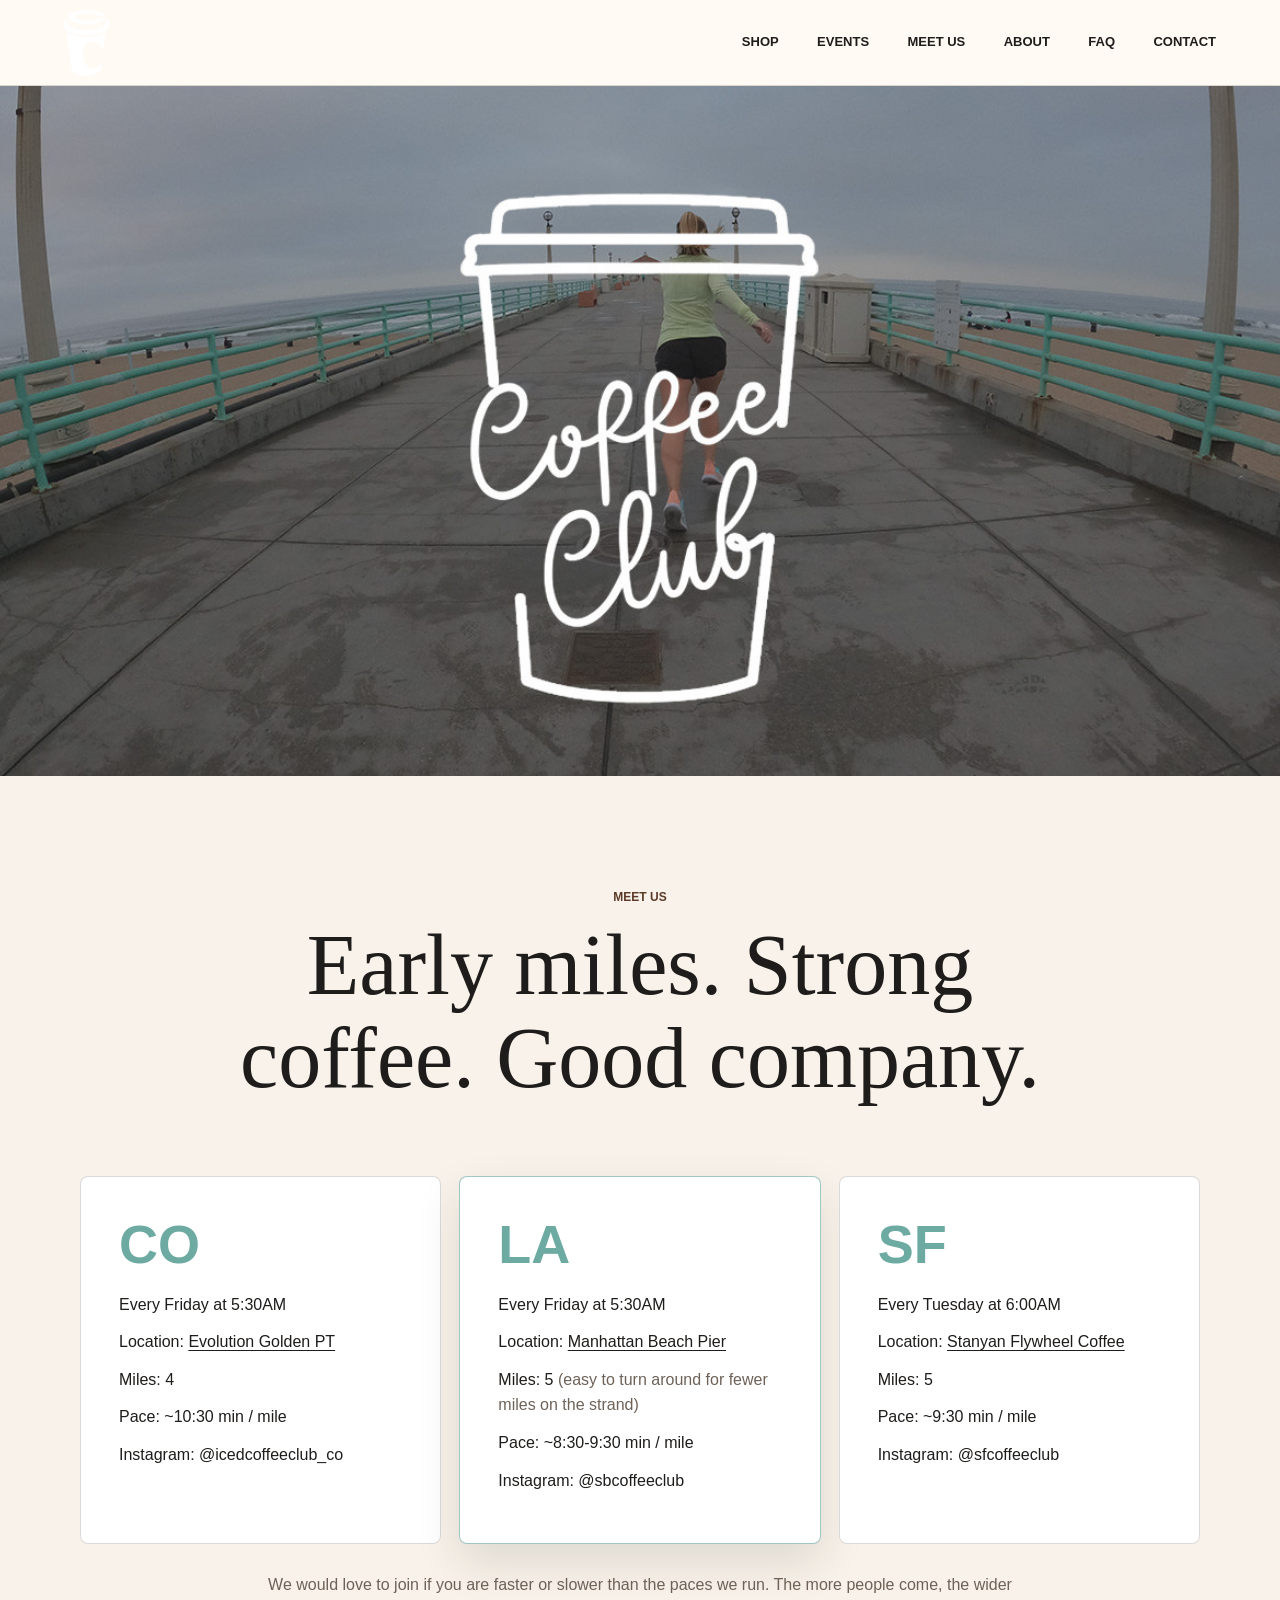
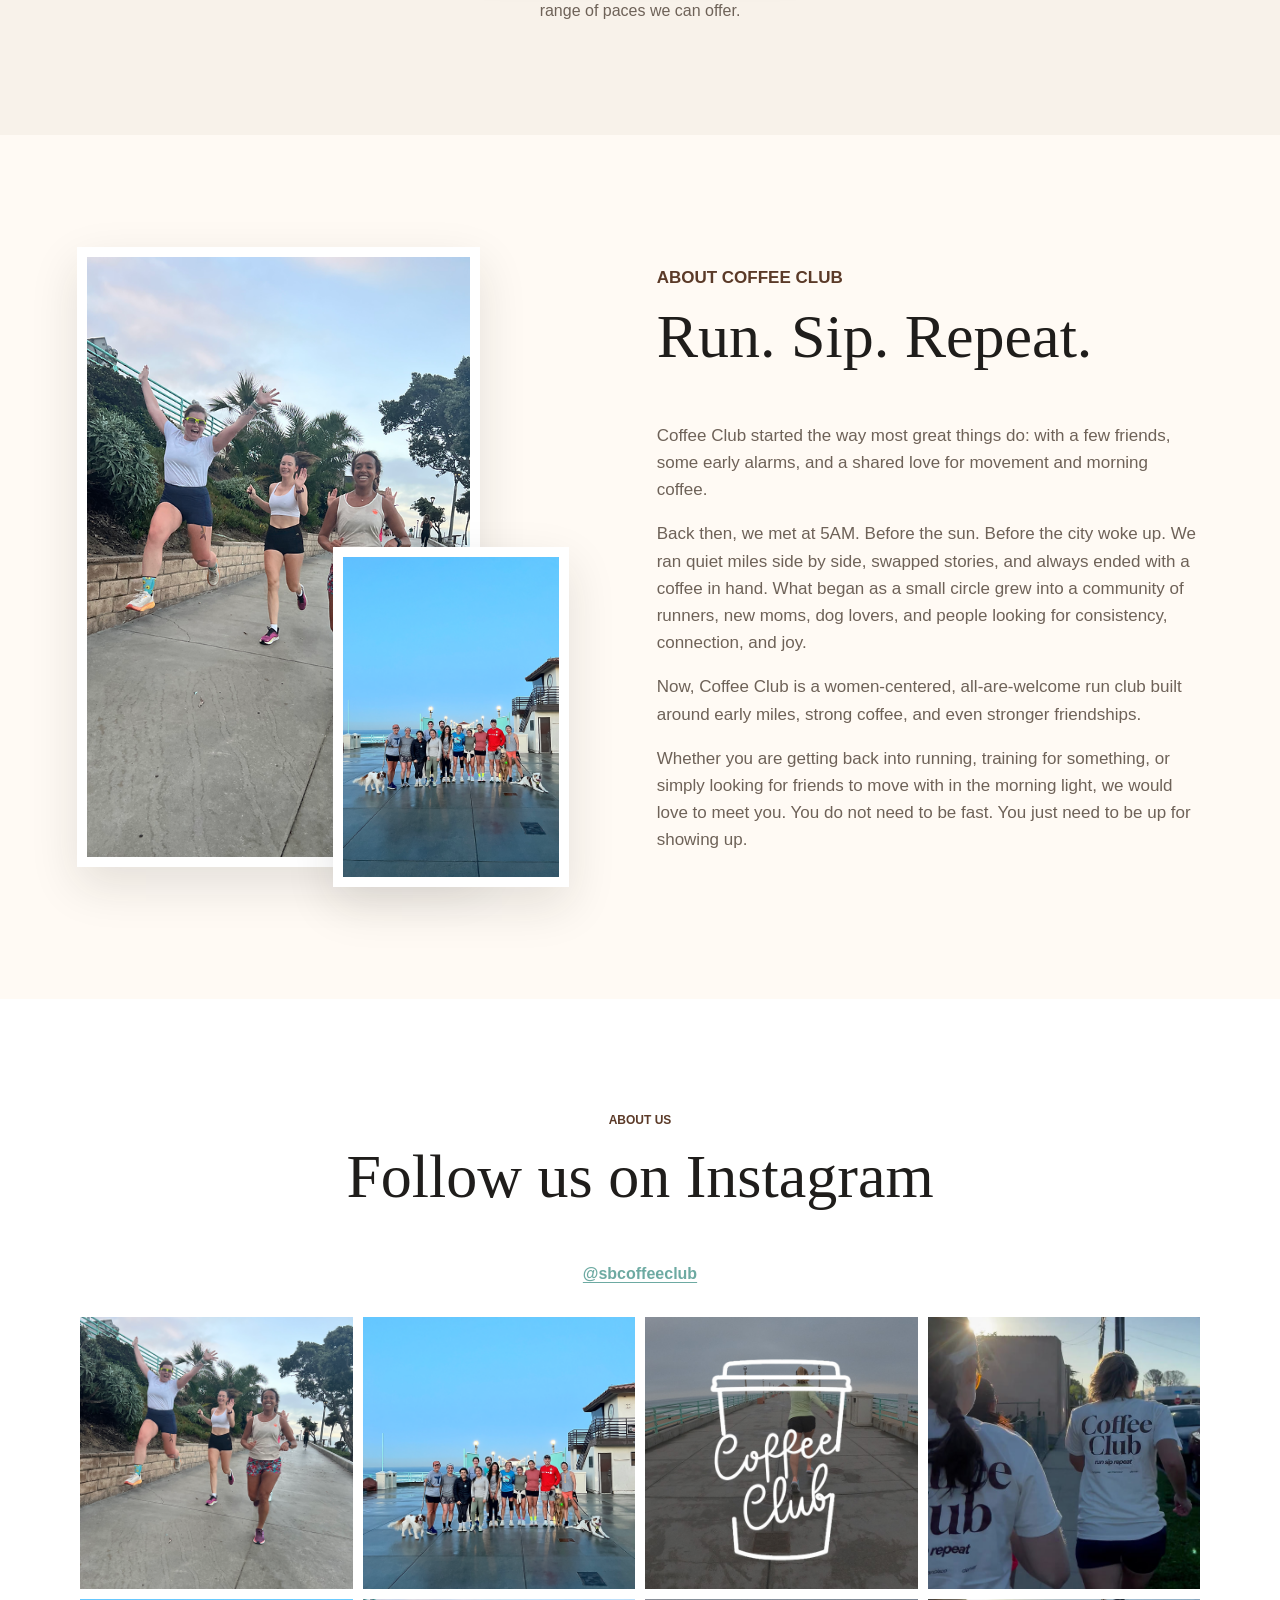
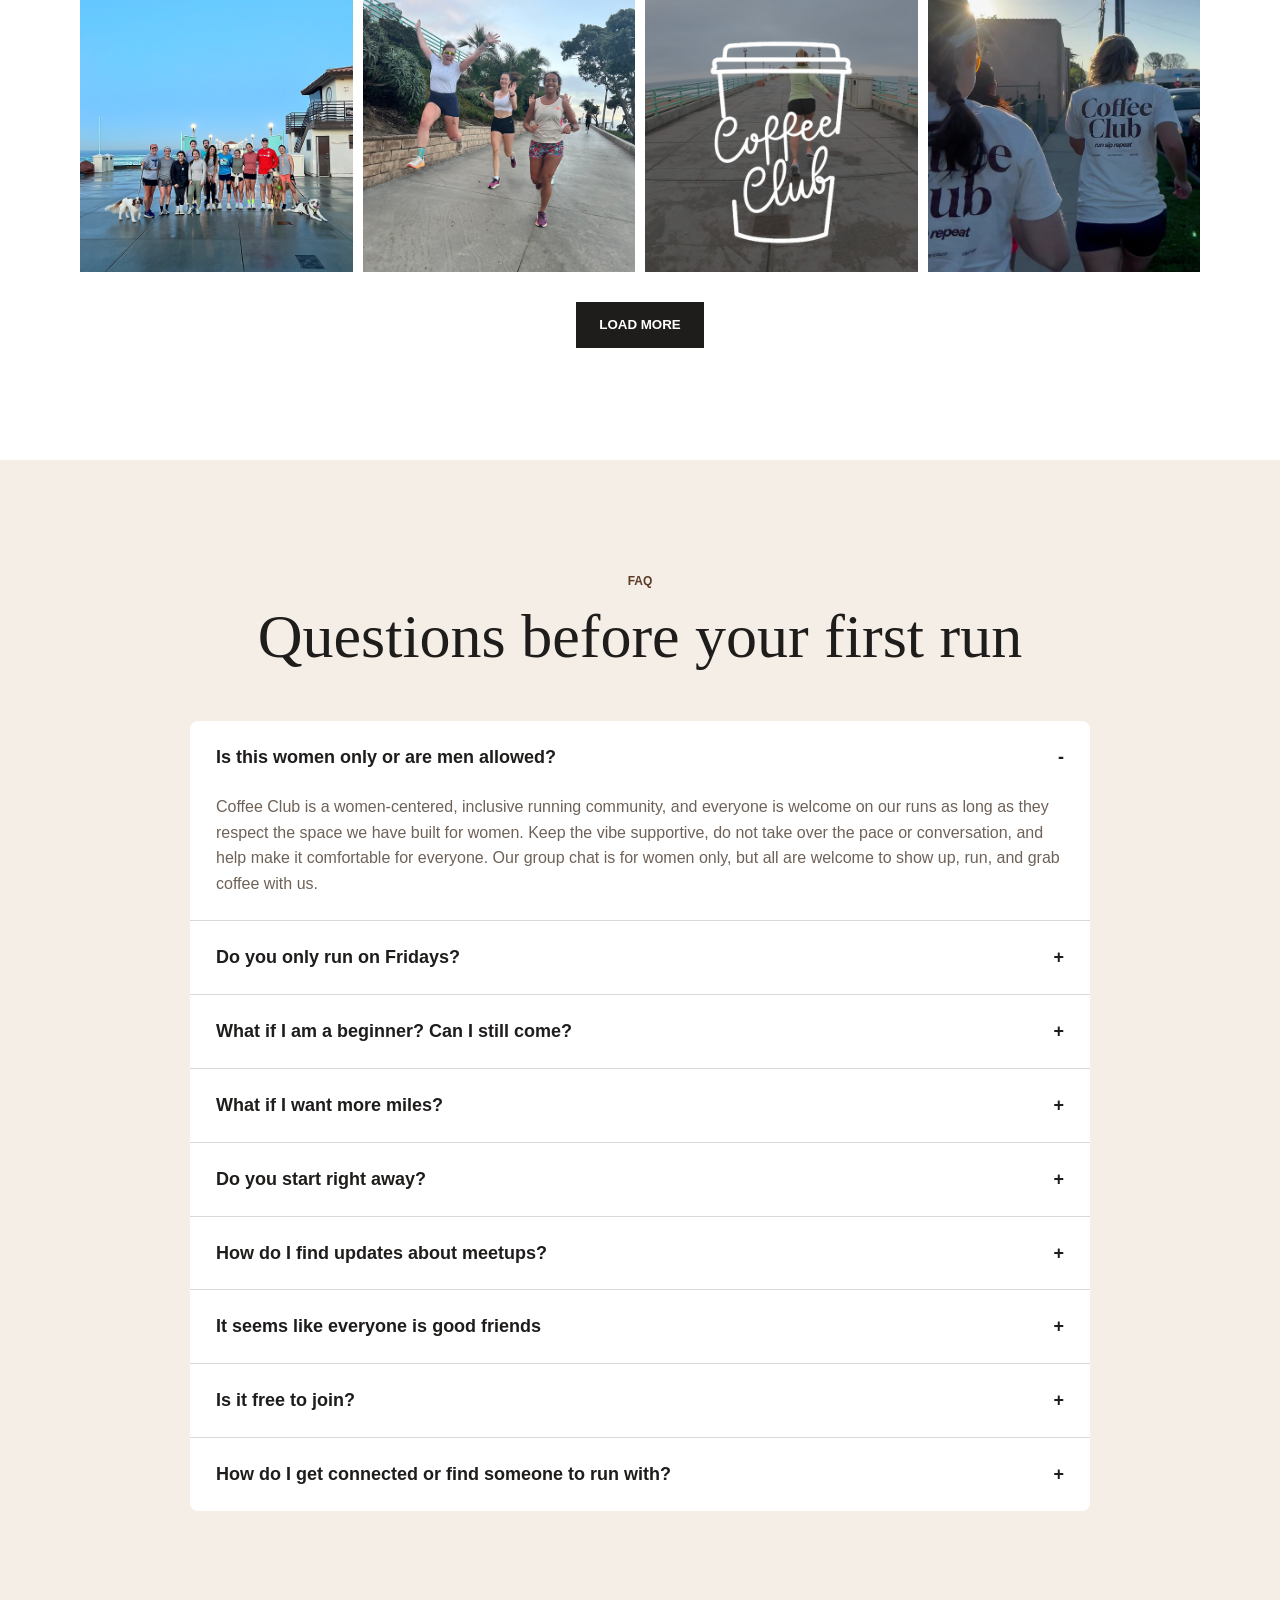
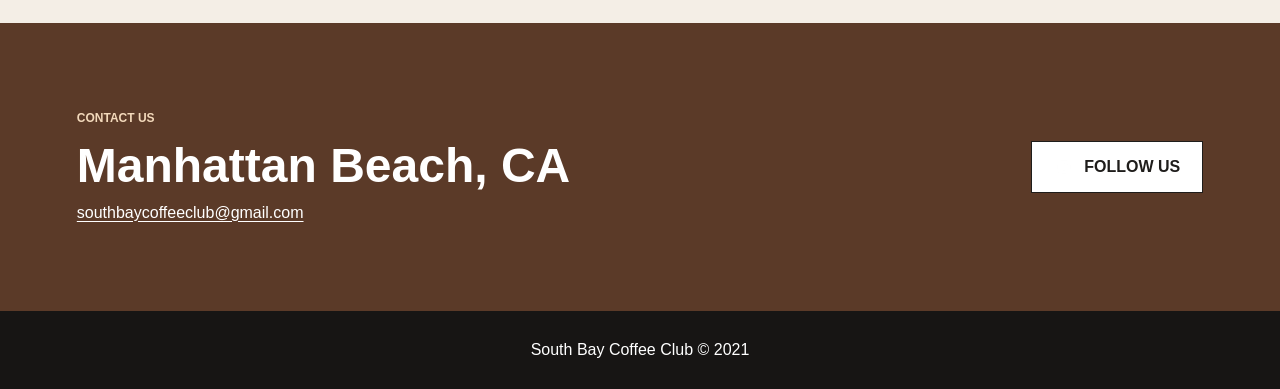
==== index.html @ 3ac90bf0 "first version of the website" ====
<!doctype html>
<html lang="en">
  <head>
    <meta charset="utf-8">
    <meta name="viewport" content="width=device-width, initial-scale=1">
    <title>Running Group | Coffee Club Running | Manhattan Beach</title>
    <meta name="description" content="Coffee Club is a women-centered, all-are-welcome running community meeting for early miles and coffee in Manhattan Beach, San Francisco, and Colorado.">
    <link rel="icon" href="assets/cc-icon2.png">
    <link rel="stylesheet" href="styles.css">
  </head>
  <body>
    <header class="site-header" id="top">
      <a class="brand" href="#top" aria-label="Coffee Club home">
        <img src="assets/cc-icon2.png" alt="Coffee Club logo">
      </a>
      <button class="menu-toggle" type="button" aria-expanded="false" aria-controls="site-nav">
        <span></span>
        <span></span>
        <span></span>
        <span class="sr-only">Menu</span>
      </button>
      <nav class="site-nav" id="site-nav" aria-label="Main navigation">
        <a href="shop.html">Shop</a>
        <a href="events.html">Events</a>
        <a href="#meet">Meet us</a>
        <a href="#about">About</a>
        <a href="#faq">FAQ</a>
        <a href="#contact">Contact</a>
      </nav>
    </header>

    <main>
      <section class="hero" aria-label="Coffee Club Running">
        <img src="assets/hero.jpg" alt="Runner on the Manhattan Beach Pier with Coffee Club logo overlay">
      </section>

      <section class="section meet" id="meet">
        <div class="section-heading">
          <p class="eyebrow">Meet us</p>
          <h1>Early miles. Strong coffee. Good company.</h1>
        </div>
        <div class="meet-grid" aria-label="Coffee Club weekly meeting schedule">
          <article class="meet-card">
            <h2>CO</h2>
            <p>Every Friday at 5:30AM</p>
            <p>Location: <a href="https://maps.app.goo.gl/" target="_blank" rel="noreferrer">Evolution Golden PT</a></p>
            <p>Miles: 4</p>
            <p>Pace: ~10:30 min / mile</p>
            <p>Instagram: @icedcoffeeclub_co</p>
          </article>
          <article class="meet-card featured">
            <h2>LA</h2>
            <p>Every Friday at 5:30AM</p>
            <p>Location: <a href="https://maps.app.goo.gl/" target="_blank" rel="noreferrer">Manhattan Beach Pier</a></p>
            <p>Miles: 5 <span>(easy to turn around for fewer miles on the strand)</span></p>
            <p>Pace: ~8:30-9:30 min / mile</p>
            <p>Instagram: @sbcoffeeclub</p>
          </article>
          <article class="meet-card">
            <h2>SF</h2>
            <p>Every Tuesday at 6:00AM</p>
            <p>Location: <a href="https://maps.app.goo.gl/" target="_blank" rel="noreferrer">Stanyan Flywheel Coffee</a></p>
            <p>Miles: 5</p>
            <p>Pace: ~9:30 min / mile</p>
            <p>Instagram: @sfcoffeeclub</p>
          </article>
        </div>
        <p class="note">We would love to join if you are faster or slower than the paces we run. The more people come, the wider range of paces we can offer.</p>
      </section>

      <section class="split section" id="about">
        <div class="photo-stack" aria-label="Coffee Club runners">
          <img class="photo-main" src="assets/about-coffee.png" alt="Three Coffee Club runners smiling on a morning run">
          <img class="photo-small" src="assets/run-card.png" alt="Coffee Club group photo at Manhattan Beach Pier">
        </div>
        <div class="about-copy">
          <p class="eyebrow">About Coffee Club</p>
          <h2>Run. Sip. Repeat.</h2>
          <p>Coffee Club started the way most great things do: with a few friends, some early alarms, and a shared love for movement and morning coffee.</p>
          <p>Back then, we met at 5AM. Before the sun. Before the city woke up. We ran quiet miles side by side, swapped stories, and always ended with a coffee in hand. What began as a small circle grew into a community of runners, new moms, dog lovers, and people looking for consistency, connection, and joy.</p>
          <p>Now, Coffee Club is a women-centered, all-are-welcome run club built around early miles, strong coffee, and even stronger friendships.</p>
          <p>Whether you are getting back into running, training for something, or simply looking for friends to move with in the morning light, we would love to meet you. You do not need to be fast. You just need to be up for showing up.</p>
        </div>
      </section>

      <section class="section insta" id="events">
        <div class="section-heading compact">
          <p class="eyebrow">About us</p>
          <h2>Follow us on Instagram</h2>
          <a class="social-link" href="https://www.instagram.com/sbcoffeeclub/" target="_blank" rel="noreferrer">@sbcoffeeclub</a>
        </div>
        <div class="insta-grid" id="insta-grid" aria-label="Coffee Club Instagram style gallery"></div>
        <button class="load-more" type="button" id="load-more">Load more</button>
      </section>

      <section class="section faq" id="faq">
        <div class="section-heading compact">
          <p class="eyebrow">FAQ</p>
          <h2>Questions before your first run</h2>
        </div>
        <div class="faq-list">
          <details open>
            <summary>Is this women only or are men allowed?</summary>
            <p>Coffee Club is a women-centered, inclusive running community, and everyone is welcome on our runs as long as they respect the space we have built for women. Keep the vibe supportive, do not take over the pace or conversation, and help make it comfortable for everyone. Our group chat is for women only, but all are welcome to show up, run, and grab coffee with us.</p>
          </details>
          <details>
            <summary>Do you only run on Fridays?</summary>
            <p>Our main group run happens every Friday, plus we host a monthly weekend run that rotates locations. The rest of the week, runners often coordinate their own meetups through our women-only group chat.</p>
          </details>
          <details>
            <summary>What if I am a beginner? Can I still come?</summary>
            <p>Everyone is welcome. We usually run 8:30-9:30 pace, sometimes 10:30, but it is no big deal if you need to slow down, walk, or just come for coffee. The best pace is the one that works for you.</p>
          </details>
          <details>
            <summary>What if I want more miles?</summary>
            <p>Come at 5AM for an additional 3 miles and be back by 5:30AM for the main run.</p>
          </details>
          <details>
            <summary>Do you start right away?</summary>
            <p>We give everyone about a 4-minute grace period to park and get settled before we start.</p>
          </details>
          <details>
            <summary>How do I find updates about meetups?</summary>
            <p>We post all our official run details on Instagram. For unofficial, member-coordinated runs during the week, we use our women-only group chat. If you would like to join the chat, just ask one of us at a run.</p>
          </details>
          <details>
            <summary>It seems like everyone is good friends</summary>
            <p>We get it. That can be intimidating. Most of us met through Coffee Club. We will welcome you in, but do not be afraid to say hi, introduce yourself, and join the conversation. The more you show up and put yourself out there, the more this will feel like your crew too.</p>
          </details>
          <details>
            <summary>Is it free to join?</summary>
            <p>Yep. No fees, no sign-ups, no strings. Just show up, run, and grab coffee after if you would like. The only thing we ask is that you respect the space and the people who make it special.</p>
          </details>
          <details>
            <summary>How do I get connected or find someone to run with?</summary>
            <p>If you want a running buddy or have any questions before your first run, just DM us. We are happy to connect you with someone and answer anything you are wondering.</p>
          </details>
        </div>
      </section>

      <section class="contact" id="contact">
        <div>
          <p class="eyebrow">Contact us</p>
          <h2>Manhattan Beach, CA</h2>
          <a href="mailto:southbaycoffeeclub@gmail.com">southbaycoffeeclub@gmail.com</a>
        </div>
        <a class="instagram-button" href="https://www.instagram.com/sbcoffeeclub/" target="_blank" rel="noreferrer">
          <img src="assets/instagram.png" alt="" aria-hidden="true">
          Follow us
        </a>
      </section>
    </main>

    <footer class="site-footer">
      <p>South Bay Coffee Club &copy; 2021</p>
    </footer>

    <script src="script.js"></script>
  </body>
</html>
---- styles.css ----
:root {
  --ink: #1f1d1b;
  --muted: #6e6258;
  --paper: #fffaf4;
  --cream: #f4eee6;
  --coffee: #5b3a28;
  --foam: #f8f2ea;
  --sea: #6daaa2;
  --line: rgba(31, 29, 27, 0.16);
  --shadow: 0 18px 45px rgba(31, 29, 27, 0.12);
}

* {
  box-sizing: border-box;
}

html {
  scroll-behavior: smooth;
}

body {
  margin: 0;
  color: var(--ink);
  background: var(--paper);
  font-family: Arial, Helvetica, sans-serif;
  font-size: 16px;
  line-height: 1.6;
}

img {
  display: block;
  max-width: 100%;
}

a {
  color: inherit;
  text-underline-offset: 0.2em;
}

.sr-only {
  clip: rect(0 0 0 0);
  clip-path: inset(50%);
  height: 1px;
  overflow: hidden;
  position: absolute;
  white-space: nowrap;
  width: 1px;
}

.site-header {
  align-items: center;
  background: rgba(255, 250, 244, 0.94);
  border-bottom: 1px solid var(--line);
  display: flex;
  height: 86px;
  justify-content: space-between;
  left: 0;
  padding: 0 clamp(18px, 5vw, 70px);
  position: sticky;
  top: 0;
  z-index: 20;
}

.brand img {
  height: 66px;
  width: auto;
}

.site-nav {
  align-items: center;
  display: flex;
  gap: clamp(18px, 3vw, 42px);
  letter-spacing: 0;
  text-transform: uppercase;
}

.site-nav a {
  font-size: 13px;
  font-weight: 700;
  text-decoration: none;
}

.site-nav a:hover {
  color: var(--sea);
}

.menu-toggle {
  background: transparent;
  border: 0;
  display: none;
  height: 42px;
  padding: 8px;
  width: 42px;
}

.menu-toggle span:not(.sr-only) {
  background: var(--ink);
  display: block;
  height: 2px;
  margin: 6px 0;
  width: 100%;
}

.hero {
  background: #2c2f2d;
}

.hero img {
  height: min(72vw, 690px);
  min-height: 430px;
  object-fit: cover;
  object-position: center;
  width: 100%;
}

.section {
  padding: clamp(56px, 9vw, 112px) clamp(20px, 6vw, 78px);
}

.section-heading {
  margin: 0 auto clamp(34px, 5vw, 58px);
  max-width: 840px;
  text-align: center;
}

.section-heading.compact {
  margin-bottom: 30px;
}

.eyebrow {
  color: var(--coffee);
  font-size: 12px;
  font-weight: 800;
  letter-spacing: 0;
  margin: 0 0 12px;
  text-transform: uppercase;
}

h1,
h2,
h3,
p {
  margin-top: 0;
}

h1,
h2 {
  font-family: Georgia, "Times New Roman", serif;
  font-weight: 500;
  line-height: 1.08;
}

h1 {
  font-size: clamp(42px, 7vw, 86px);
}

h2 {
  font-size: clamp(34px, 5vw, 62px);
}

.meet {
  background: var(--foam);
}

.meet-grid {
  display: grid;
  gap: 18px;
  grid-template-columns: repeat(3, minmax(0, 1fr));
  margin: 0 auto;
  max-width: 1120px;
}

.meet-card {
  background: #fff;
  border: 1px solid var(--line);
  border-radius: 8px;
  min-height: 310px;
  padding: clamp(24px, 4vw, 38px);
}

.meet-card.featured {
  border-color: rgba(109, 170, 162, 0.65);
  box-shadow: var(--shadow);
}

.meet-card h2 {
  color: var(--sea);
  font-family: Arial, Helvetica, sans-serif;
  font-size: 54px;
  font-weight: 900;
  letter-spacing: 0;
  margin-bottom: 18px;
}

.meet-card p {
  margin-bottom: 12px;
}

.meet-card span {
  color: var(--muted);
}

.note {
  color: var(--muted);
  margin: 28px auto 0;
  max-width: 780px;
  text-align: center;
}

.split {
  align-items: center;
  display: grid;
  gap: clamp(34px, 7vw, 88px);
  grid-template-columns: minmax(300px, 0.9fr) minmax(320px, 1fr);
}

.photo-stack {
  min-height: 640px;
  position: relative;
}

.photo-stack img {
  border: 10px solid #fff;
  box-shadow: var(--shadow);
  object-fit: cover;
}

.photo-main {
  aspect-ratio: 3 / 4;
  height: 620px;
  width: min(82%, 520px);
}

.photo-small {
  aspect-ratio: 4 / 5;
  bottom: 0;
  height: 340px;
  position: absolute;
  right: 0;
  width: min(48%, 320px);
}

.about-copy {
  max-width: 660px;
}

.about-copy p {
  color: var(--muted);
  font-size: 17px;
}

.about-copy .eyebrow {
  color: var(--coffee);
}

.insta {
  background: #fff;
}

.social-link {
  color: var(--sea);
  font-weight: 800;
}

.insta-grid {
  display: grid;
  gap: 10px;
  grid-template-columns: repeat(4, minmax(0, 1fr));
  margin: 0 auto;
  max-width: 1120px;
}

.insta-tile {
  aspect-ratio: 1;
  background: var(--cream);
  border: 0;
  color: #fff;
  display: block;
  overflow: hidden;
  position: relative;
}

.insta-tile img {
  height: 100%;
  object-fit: cover;
  transition: transform 0.35s ease;
  width: 100%;
}

.insta-tile::after {
  background: linear-gradient(180deg, transparent 45%, rgba(0, 0, 0, 0.58));
  content: "";
  inset: 0;
  opacity: 0;
  position: absolute;
  transition: opacity 0.25s ease;
}

.insta-tile span {
  bottom: 14px;
  font-size: 13px;
  font-weight: 700;
  left: 14px;
  max-width: calc(100% - 28px);
  opacity: 0;
  position: absolute;
  z-index: 1;
}

.insta-tile:hover img {
  transform: scale(1.05);
}

.insta-tile:hover::after,
.insta-tile:hover span {
  opacity: 1;
}

.load-more,
.instagram-button {
  align-items: center;
  background: var(--ink);
  border: 1px solid var(--ink);
  color: #fff;
  cursor: pointer;
  display: inline-flex;
  font-weight: 800;
  gap: 10px;
  justify-content: center;
  min-height: 46px;
  padding: 12px 22px;
  text-decoration: none;
  text-transform: uppercase;
}

.load-more {
  margin: 30px auto 0;
}

.insta .load-more {
  display: flex;
}

.load-more:hover,
.instagram-button:hover {
  background: var(--sea);
  border-color: var(--sea);
}

.faq {
  background: var(--cream);
}

.faq-list {
  margin: 0 auto;
  max-width: 900px;
}

details {
  background: #fff;
  border-bottom: 1px solid var(--line);
  padding: 0;
}

details:first-child {
  border-top-left-radius: 8px;
  border-top-right-radius: 8px;
}

details:last-child {
  border-bottom: 0;
  border-bottom-left-radius: 8px;
  border-bottom-right-radius: 8px;
}

summary {
  cursor: pointer;
  font-size: 18px;
  font-weight: 800;
  list-style: none;
  padding: 22px 26px;
  position: relative;
}

summary::-webkit-details-marker {
  display: none;
}

summary::after {
  content: "+";
  position: absolute;
  right: 26px;
}

details[open] summary::after {
  content: "-";
}

details p {
  color: var(--muted);
  margin: 0;
  padding: 0 26px 24px;
}

.contact {
  align-items: center;
  background: var(--coffee);
  color: #fff;
  display: flex;
  justify-content: space-between;
  padding: clamp(44px, 7vw, 86px) clamp(20px, 6vw, 78px);
}

.contact .eyebrow {
  color: #f3d9bb;
}

.contact h2 {
  font-family: Arial, Helvetica, sans-serif;
  font-size: clamp(28px, 4vw, 48px);
  font-weight: 900;
  margin-bottom: 8px;
}

.instagram-button {
  background: #fff;
  color: var(--ink);
}

.instagram-button img {
  height: 20px;
  width: 20px;
}

.site-footer {
  background: #171514;
  color: #fff;
  padding: 26px 20px;
  text-align: center;
}

.site-footer p {
  margin: 0;
}

.page-hero {
  background: var(--foam);
  padding: clamp(58px, 9vw, 120px) clamp(20px, 6vw, 78px);
  text-align: center;
}

.page-hero h1 {
  margin: 0 auto 12px;
  max-width: 880px;
}

.shop-layout {
  align-items: start;
  display: grid;
  gap: clamp(28px, 5vw, 70px);
  grid-template-columns: 240px minmax(0, 1fr);
}

.filters {
  border-right: 1px solid var(--line);
  display: grid;
  gap: 12px;
  padding-right: 28px;
}

.filters h2 {
  font-family: Arial, Helvetica, sans-serif;
  font-size: 20px;
  font-weight: 900;
  margin: 16px 0 4px;
}

.filters label {
  align-items: center;
  display: flex;
  gap: 8px;
}

.product-card {
  display: grid;
  gap: clamp(24px, 5vw, 58px);
  grid-template-columns: minmax(280px, 0.85fr) minmax(240px, 0.65fr);
}

.product-card img {
  background: #fff;
  border: 1px solid var(--line);
}

.product-card h2 {
  font-family: Arial, Helvetica, sans-serif;
  font-size: clamp(28px, 4vw, 44px);
  font-weight: 900;
}

.price {
  color: var(--coffee);
  font-size: 22px;
  font-weight: 800;
}

.events-panel {
  background: #fff;
  text-align: center;
}

.events-panel > div {
  margin: 0 auto;
  max-width: 680px;
}

@media (max-width: 860px) {
  .site-header {
    height: 74px;
  }

  .brand img {
    height: 56px;
  }

  .menu-toggle {
    display: block;
  }

  .site-nav {
    align-items: stretch;
    background: var(--paper);
    border-bottom: 1px solid var(--line);
    display: none;
    flex-direction: column;
    gap: 0;
    left: 0;
    padding: 12px 20px 24px;
    position: absolute;
    right: 0;
    top: 74px;
  }

  .site-nav.is-open {
    display: flex;
  }

  .site-nav a {
    border-top: 1px solid var(--line);
    padding: 14px 0;
  }

  .hero img {
    height: 64vh;
    min-height: 390px;
  }

  .meet-grid,
  .split {
    grid-template-columns: 1fr;
  }

  .photo-stack {
    min-height: 540px;
  }

  .photo-main {
    height: 520px;
  }

  .photo-small {
    height: 250px;
    width: 52%;
  }

  .insta-grid {
    grid-template-columns: repeat(2, minmax(0, 1fr));
  }

  .contact {
    align-items: flex-start;
    flex-direction: column;
    gap: 24px;
  }

  .shop-layout,
  .product-card {
    grid-template-columns: 1fr;
  }

  .filters {
    border-bottom: 1px solid var(--line);
    border-right: 0;
    padding-bottom: 24px;
    padding-right: 0;
  }
}

@media (max-width: 520px) {
  .section {
    padding-left: 16px;
    padding-right: 16px;
  }

  h1 {
    font-size: 40px;
  }

  h2 {
    font-size: 34px;
  }

  .meet-card {
    min-height: auto;
  }

  .photo-stack {
    min-height: auto;
  }

  .photo-main,
  .photo-small {
    height: auto;
    position: static;
    width: 100%;
  }

  .photo-small {
    margin-top: 16px;
  }

  .insta-grid {
    gap: 8px;
  }
}
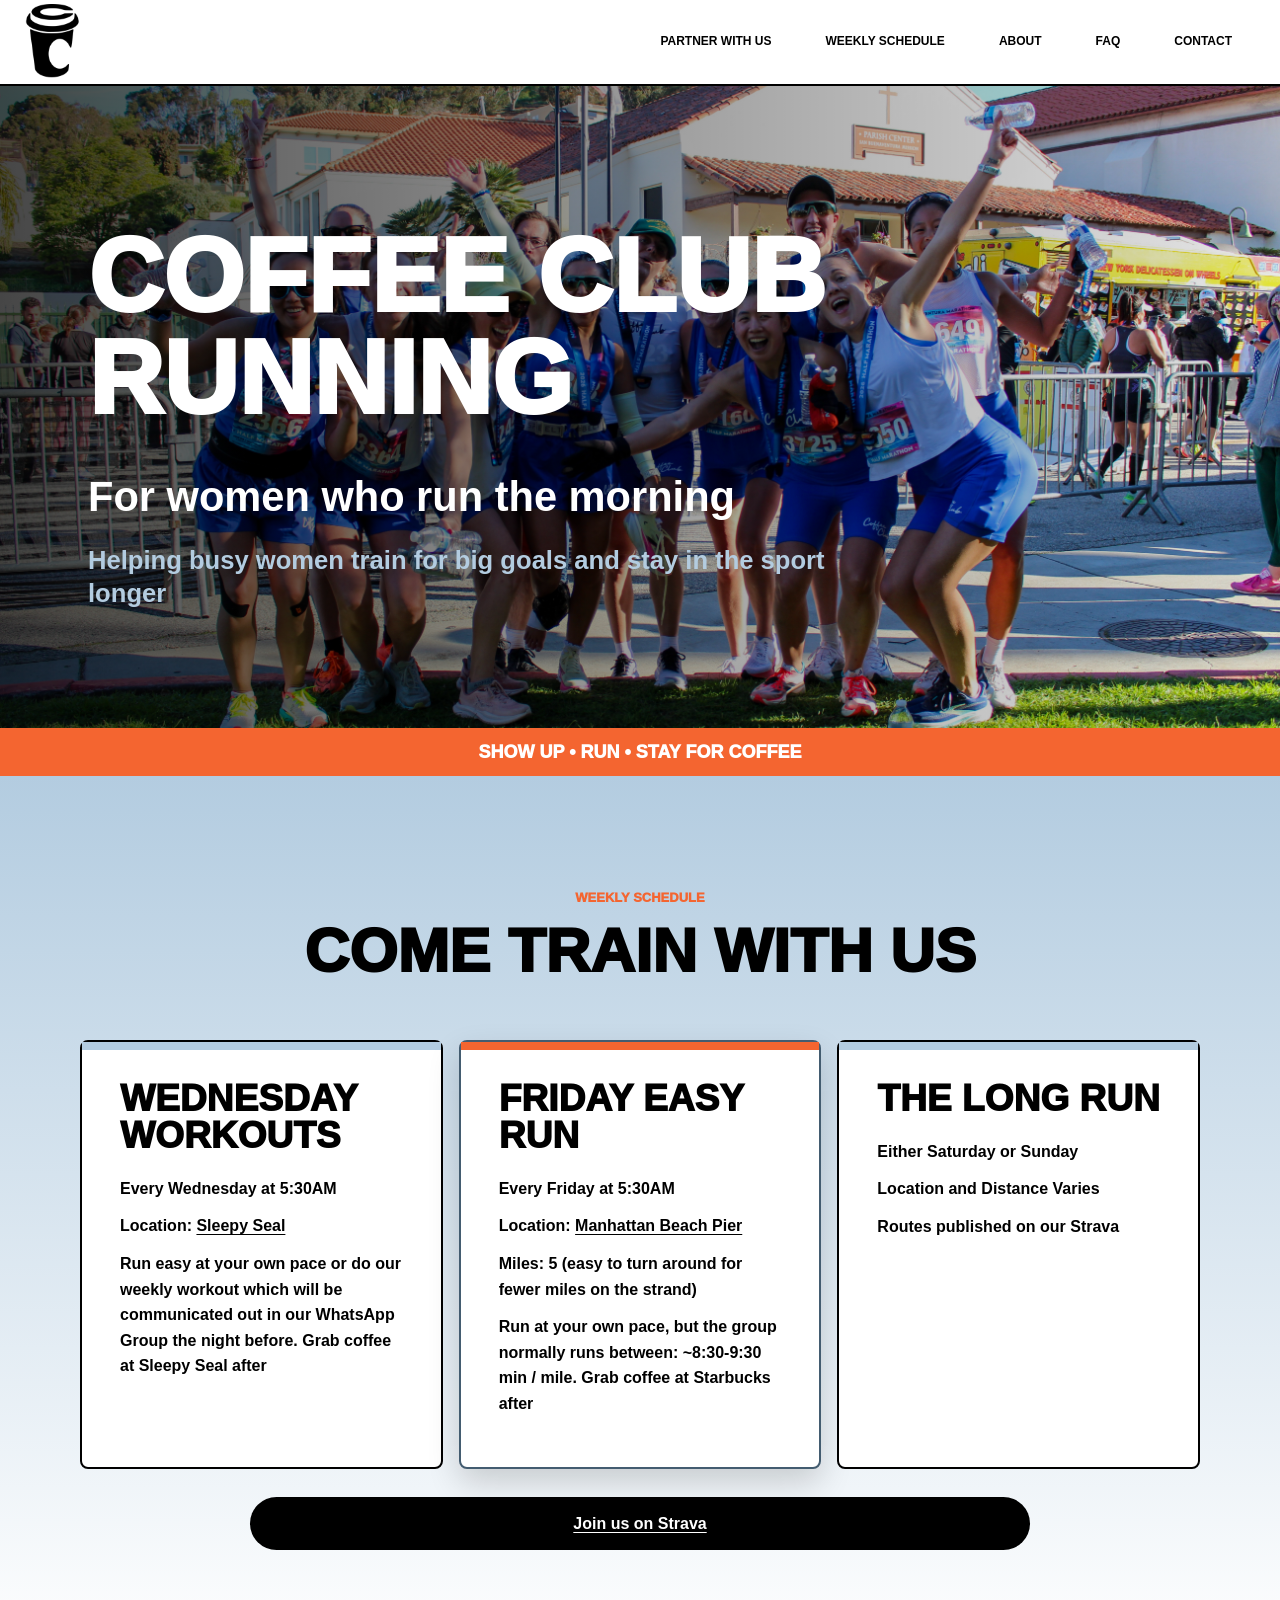
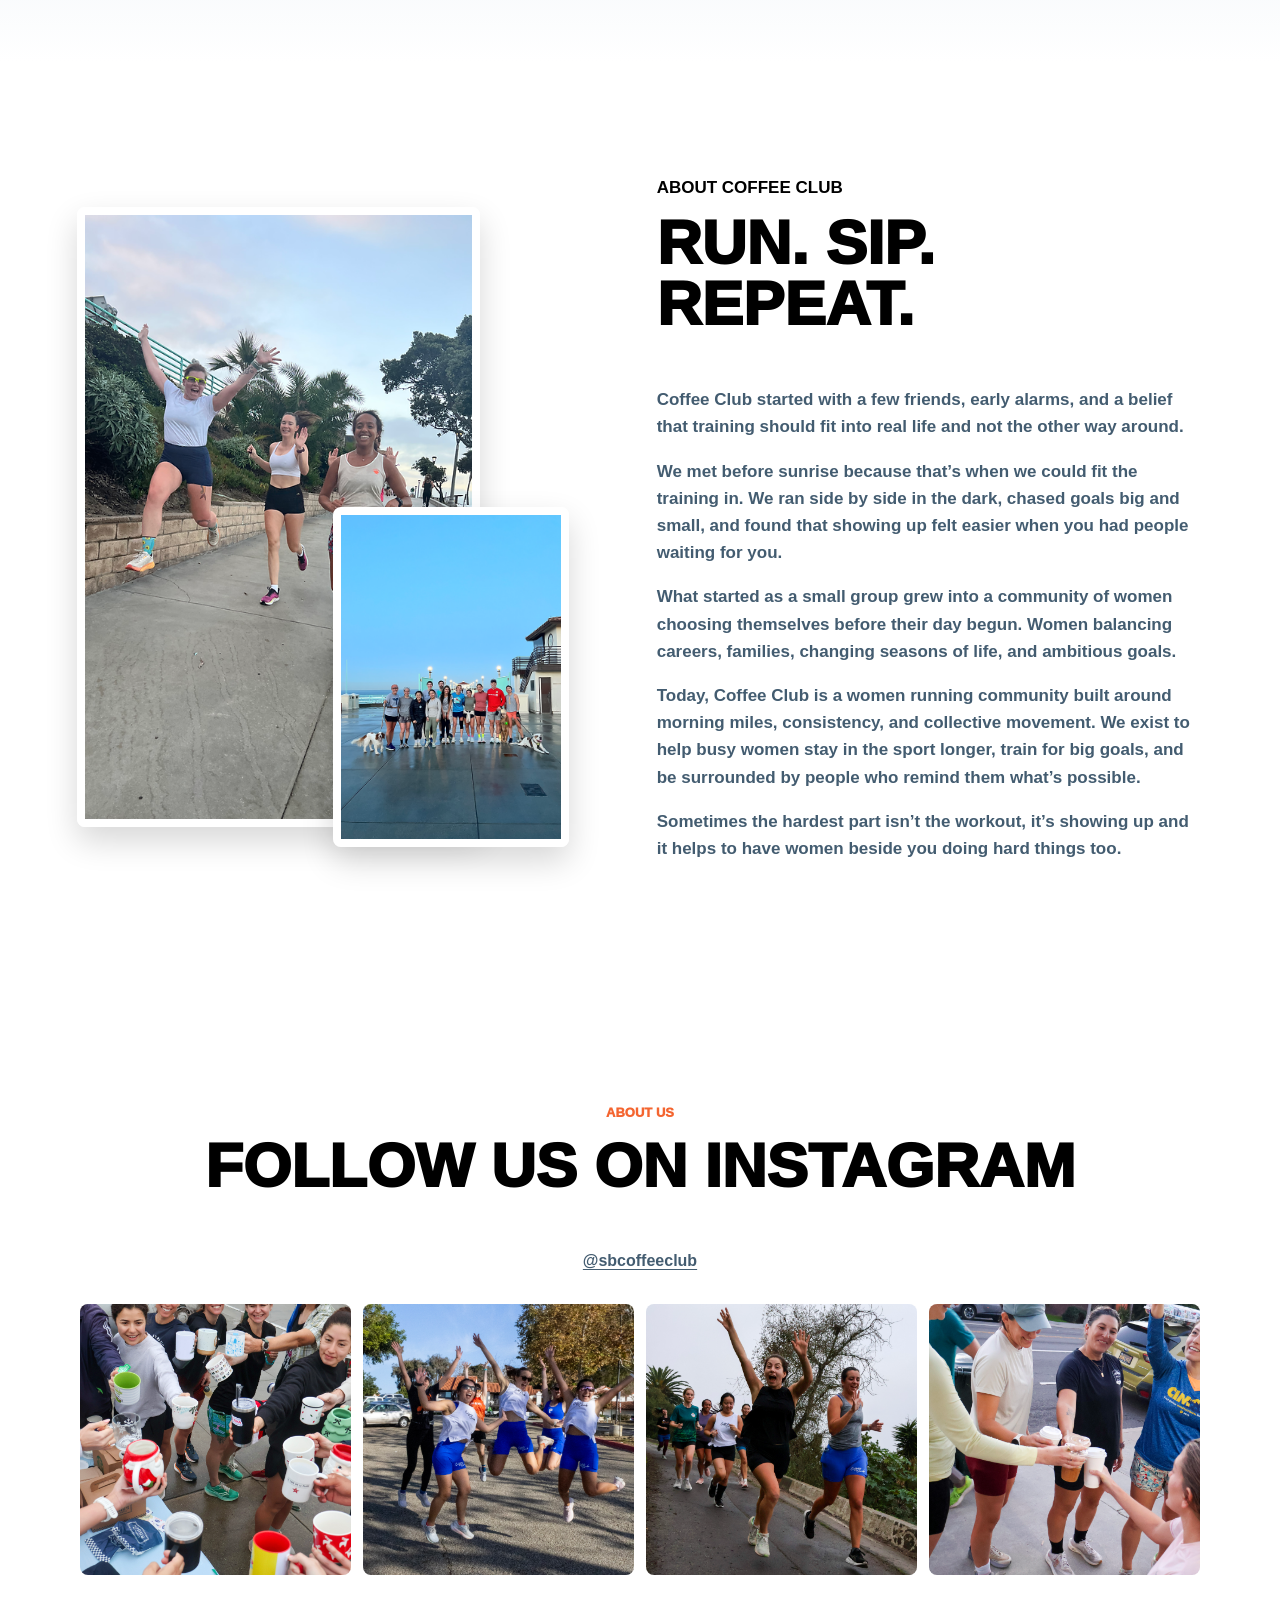
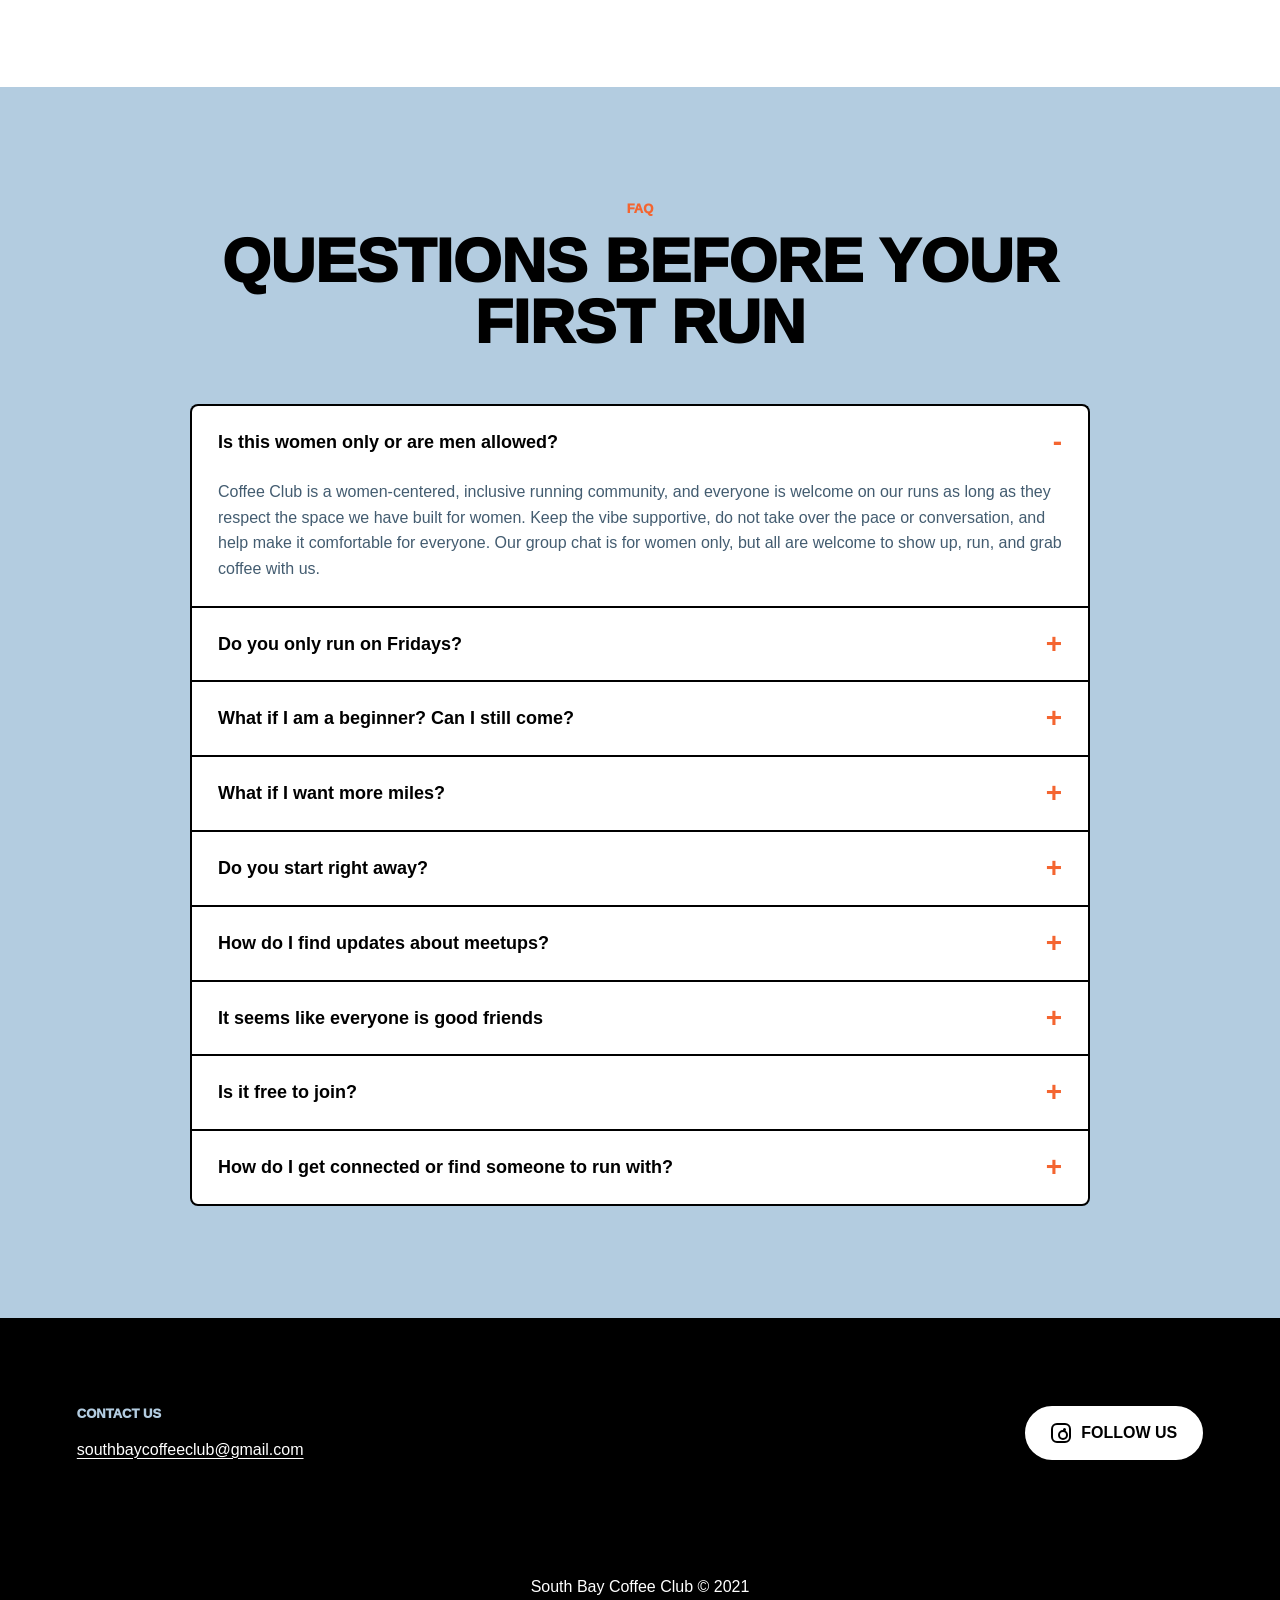
==== commit 0ad4e662: "Update Coffee Club Website" ====
--- a/index.html
+++ b/index.html
@@ -11,7 +11,7 @@
   <body>
     <header class="site-header" id="top">
       <a class="brand" href="#top" aria-label="Coffee Club home">
-        <img src="assets/cc-icon2.png" alt="Coffee Club logo">
+        <img src="assets/cc-mark.png" alt="Coffee Club logo">
       </a>
       <button class="menu-toggle" type="button" aria-expanded="false" aria-controls="site-nav">
         <span></span>
@@ -20,9 +20,8 @@
         <span class="sr-only">Menu</span>
       </button>
       <nav class="site-nav" id="site-nav" aria-label="Main navigation">
-        <a href="shop.html">Shop</a>
-        <a href="events.html">Events</a>
-        <a href="#meet">Meet us</a>
+        <a href="partner-with-us.html">Partner With Us</a>
+        <a href="#meet">Weekly Schedule</a>
         <a href="#about">About</a>
         <a href="#faq">FAQ</a>
         <a href="#contact">Contact</a>
@@ -31,41 +30,41 @@
 
     <main>
       <section class="hero" aria-label="Coffee Club Running">
-        <img src="assets/hero.jpg" alt="Runner on the Manhattan Beach Pier with Coffee Club logo overlay">
+        <img src="assets/hero.jpg" alt="Coffee Club runners gathered for a morning run">
+        <div class="hero-copy">
+          <h1>Coffee Club Running</h1>
+          <p>For women who run the morning</p>
+          <span>Helping busy women train for big goals and stay in the sport longer</span>
+        </div>
       </section>
 
       <section class="section meet" id="meet">
         <div class="section-heading">
-          <p class="eyebrow">Meet us</p>
-          <h1>Early miles. Strong coffee. Good company.</h1>
+          <p class="eyebrow">Weekly Schedule</p>
+          <h2>Come Train with Us</h2>
         </div>
         <div class="meet-grid" aria-label="Coffee Club weekly meeting schedule">
           <article class="meet-card">
-            <h2>CO</h2>
-            <p>Every Friday at 5:30AM</p>
-            <p>Location: <a href="https://maps.app.goo.gl/" target="_blank" rel="noreferrer">Evolution Golden PT</a></p>
-            <p>Miles: 4</p>
-            <p>Pace: ~10:30 min / mile</p>
-            <p>Instagram: @icedcoffeeclub_co</p>
+            <h2>Wednesday Workouts</h2>
+            <p>Every Wednesday at 5:30AM</p>
+            <p>Location: <a href="" target="https://www.google.com/maps/place/Sleepy+Seal+Coffee+Shop/@33.8398257,-118.3883616,17z/data=!4m6!3m5!1s0x80c2b4a5daf2f88b:0x5abab896d2204d0b!8m2!3d33.8398257!4d-118.3857867!16s%2Fg%2F11h5618php?entry=ttu&g_ep=EgoyMDI2MDUxMy4wIKXMDSoASAFQAw%3D%3D" rel="noreferrer">Sleepy Seal</a></p>
+            <p>Run easy at your own pace or do our weekly workout which will be communicated out in our WhatsApp Group the night before. Grab coffee at Sleepy Seal after</p>
           </article>
           <article class="meet-card featured">
-            <h2>LA</h2>
+            <h2>Friday Easy Run</h2>
             <p>Every Friday at 5:30AM</p>
-            <p>Location: <a href="https://maps.app.goo.gl/" target="_blank" rel="noreferrer">Manhattan Beach Pier</a></p>
-            <p>Miles: 5 <span>(easy to turn around for fewer miles on the strand)</span></p>
-            <p>Pace: ~8:30-9:30 min / mile</p>
-            <p>Instagram: @sbcoffeeclub</p>
+            <p>Location: <a href="https://www.google.com/maps/place/Manhattan+Beach+Pier/@33.884334,-118.4147219,17z/data=!3m1!4b1!4m6!3m5!1s0x80c2b3eb1d814fed:0x6073445ba800f602!8m2!3d33.8843296!4d-118.4121416!16s%2Fm%2F04ycdc9?entry=ttu&g_ep=EgoyMDI2MDUxMy4wIKXMDSoASAFQAw%3D%3D" target="_blank" rel="noreferrer">Manhattan Beach Pier</a></p>
+            <p>Miles: 5 (easy to turn around for fewer miles on the strand)</p>
+            <p>Run at your own pace, but the group normally runs between: ~8:30-9:30 min / mile. Grab coffee at Starbucks after</p>
           </article>
           <article class="meet-card">
-            <h2>SF</h2>
-            <p>Every Tuesday at 6:00AM</p>
-            <p>Location: <a href="https://maps.app.goo.gl/" target="_blank" rel="noreferrer">Stanyan Flywheel Coffee</a></p>
-            <p>Miles: 5</p>
-            <p>Pace: ~9:30 min / mile</p>
-            <p>Instagram: @sfcoffeeclub</p>
+            <h2>The Long Run</h2>
+            <p>Either Saturday or Sunday </p>
+            <p>Location and Distance Varies</p>
+            <p>Routes published on our Strava</p>
           </article>
         </div>
-        <p class="note">We would love to join if you are faster or slower than the paces we run. The more people come, the wider range of paces we can offer.</p>
+        <p class="note"><a href="https://www.strava.com/clubs/sbcoffeeclub?share_sig=0CE0BDB61779076249&_branch_match_id=866139661050920172&_branch_referrer=H4sIAAAAAAAAA8soKSkottLXLy4pSixL1EssKNDLyczL1k%2BydHM3TPUrSDVOsq8rSk1LLSrKzEuPTyrKLy9OLbJ1zijKz00FAM75fr49AAAA" target="_blank" rel="noreferrer">Join us on Strava</a></p>
       </section>
 
       <section class="split section" id="about">
@@ -76,10 +75,11 @@
         <div class="about-copy">
           <p class="eyebrow">About Coffee Club</p>
           <h2>Run. Sip. Repeat.</h2>
-          <p>Coffee Club started the way most great things do: with a few friends, some early alarms, and a shared love for movement and morning coffee.</p>
-          <p>Back then, we met at 5AM. Before the sun. Before the city woke up. We ran quiet miles side by side, swapped stories, and always ended with a coffee in hand. What began as a small circle grew into a community of runners, new moms, dog lovers, and people looking for consistency, connection, and joy.</p>
-          <p>Now, Coffee Club is a women-centered, all-are-welcome run club built around early miles, strong coffee, and even stronger friendships.</p>
-          <p>Whether you are getting back into running, training for something, or simply looking for friends to move with in the morning light, we would love to meet you. You do not need to be fast. You just need to be up for showing up.</p>
+          <p>Coffee Club started with a few friends, early alarms, and a belief that training should fit into real life and not the other way around.</p>
+          <p>We met before sunrise because that’s when we could fit the training in. We ran side by side in the dark, chased goals big and small, and found that showing up felt easier when you had people waiting for you.</p>
+          <p>What started as a small group grew into a community of women choosing themselves before their day begun. Women balancing careers, families, changing seasons of life, and ambitious goals.</p>
+          <p>Today, Coffee Club is a women running community built around morning miles, consistency, and collective movement. We exist to help busy women stay in the sport longer, train for big goals, and be surrounded by people who remind them what’s possible.</p>
+          <p>Sometimes the hardest part isn’t the workout, it’s showing up and it helps to have women beside you doing hard things too.</p>
         </div>
       </section>
 
@@ -89,8 +89,20 @@
           <h2>Follow us on Instagram</h2>
           <a class="social-link" href="https://www.instagram.com/sbcoffeeclub/" target="_blank" rel="noreferrer">@sbcoffeeclub</a>
         </div>
-        <div class="insta-grid" id="insta-grid" aria-label="Coffee Club Instagram style gallery"></div>
-        <button class="load-more" type="button" id="load-more">Load more</button>
+        <div class="insta-grid" aria-label="Coffee Club Instagram style gallery">
+          <a class="insta-tile" href="https://www.instagram.com/sbcoffeeclub/" target="_blank" rel="noreferrer">
+            <img src="assets/instagram-1.jpg" alt="Coffee Club Instagram photo 1">
+          </a>
+          <a class="insta-tile" href="https://www.instagram.com/sbcoffeeclub/" target="_blank" rel="noreferrer">
+            <img src="assets/instagram-2.jpg" alt="Coffee Club Instagram photo 2">
+          </a>
+          <a class="insta-tile" href="https://www.instagram.com/sbcoffeeclub/" target="_blank" rel="noreferrer">
+            <img src="assets/instagram-3.jpg" alt="Coffee Club Instagram photo 3">
+          </a>
+          <a class="insta-tile" href="https://www.instagram.com/sbcoffeeclub/" target="_blank" rel="noreferrer">
+            <img src="assets/instagram-4.jpg" alt="Coffee Club Instagram photo 4">
+          </a>
+        </div>
       </section>
 
       <section class="section faq" id="faq">
@@ -141,11 +153,10 @@
       <section class="contact" id="contact">
         <div>
           <p class="eyebrow">Contact us</p>
-          <h2>Manhattan Beach, CA</h2>
           <a href="mailto:southbaycoffeeclub@gmail.com">southbaycoffeeclub@gmail.com</a>
         </div>
         <a class="instagram-button" href="https://www.instagram.com/sbcoffeeclub/" target="_blank" rel="noreferrer">
-          <img src="assets/instagram.png" alt="" aria-hidden="true">
+          <span class="instagram-icon" aria-hidden="true"></span>
           Follow us
         </a>
       </section>
--- a/styles.css
+++ b/styles.css
@@ -1,13 +1,19 @@
 :root {
-  --ink: #1f1d1b;
-  --muted: #6e6258;
-  --paper: #fffaf4;
-  --cream: #f4eee6;
-  --coffee: #5b3a28;
-  --foam: #f8f2ea;
-  --sea: #6daaa2;
-  --line: rgba(31, 29, 27, 0.16);
-  --shadow: 0 18px 45px rgba(31, 29, 27, 0.12);
+  --black: #000000;
+  --sky: #b3cce0;
+  --white: #ffffff;
+  --orange: #f46530;
+  --slate: #435c70;
+  --ink: var(--black);
+  --muted: var(--slate);
+  --paper: var(--white);
+  --cream: var(--white);
+  --foam: var(--sky);
+  --sea: var(--slate);
+  --coral: var(--orange);
+  --sun: var(--orange);
+  --line: rgba(0, 0, 0, 0.14);
+  --shadow: 0 14px 32px rgba(0, 0, 0, 0.16);
 }
 
 * {
@@ -22,7 +28,7 @@
   margin: 0;
   color: var(--ink);
   background: var(--paper);
-  font-family: Arial, Helvetica, sans-serif;
+  font-family: "Inter", "Avenir Next", Arial, Helvetica, sans-serif;
   font-size: 16px;
   line-height: 1.6;
 }
@@ -49,39 +55,43 @@
 
 .site-header {
   align-items: center;
-  background: rgba(255, 250, 244, 0.94);
-  border-bottom: 1px solid var(--line);
+  background: var(--white);
+  border-bottom: 2px solid var(--black);
   display: flex;
   height: 86px;
   justify-content: space-between;
   left: 0;
-  padding: 0 clamp(18px, 5vw, 70px);
+  padding: 0 clamp(14px, 3vw, 36px) 0 0;
   position: sticky;
   top: 0;
   z-index: 20;
 }
 
 .brand img {
-  height: 66px;
+  height: 77px;
+  object-fit: contain;
   width: auto;
 }
 
 .site-nav {
   align-items: center;
   display: flex;
-  gap: clamp(18px, 3vw, 42px);
+  gap: clamp(12px, 2.4vw, 30px);
   letter-spacing: 0;
   text-transform: uppercase;
 }
 
 .site-nav a {
-  font-size: 13px;
-  font-weight: 700;
+  border-radius: 999px;
+  font-size: 12px;
+  font-weight: 900;
+  padding: 9px 12px;
   text-decoration: none;
 }
 
 .site-nav a:hover {
-  color: var(--sea);
+  background: var(--sky);
+  color: var(--black);
 }
 
 .menu-toggle {
@@ -102,15 +112,74 @@
 }
 
 .hero {
-  background: #2c2f2d;
+  background: var(--black);
+  min-height: 430px;
+  position: relative;
 }
 
 .hero img {
   height: min(72vw, 690px);
-  min-height: 430px;
+  min-height: 560px;
   object-fit: cover;
-  object-position: center;
+  object-position: center 42%;
   width: 100%;
+}
+
+.hero::before {
+  background: linear-gradient(90deg, rgba(0, 0, 0, 0.72), rgba(0, 0, 0, 0.36) 54%, rgba(0, 0, 0, 0.08));
+  content: "";
+  inset: 0;
+  position: absolute;
+}
+
+.hero-copy {
+  color: var(--white);
+  left: clamp(22px, 7vw, 88px);
+  max-width: 820px;
+  position: absolute;
+  top: 48%;
+  transform: translateY(-50%);
+  z-index: 1;
+}
+
+.hero-copy p {
+  color: var(--white);
+  font-size: clamp(22px, 3.25vw, 43px);
+  font-weight: 900;
+  line-height: 1.08;
+  margin-bottom: 24px;
+  max-width: 760px;
+}
+
+.hero-copy h1 {
+  color: var(--white);
+  font-size: clamp(49px, 8.1vw, 106px);
+  margin-bottom: clamp(24px, 4vw, 46px);
+}
+
+.hero-copy span {
+  color: var(--sky);
+  display: block;
+  font-size: clamp(16px, 2vw, 27px);
+  font-weight: 800;
+  line-height: 1.26;
+  max-width: 760px;
+}
+
+.hero::after {
+  align-items: center;
+  background: var(--orange);
+  bottom: 0;
+  color: var(--white);
+  content: "SHOW UP • RUN • STAY FOR COFFEE";
+  display: flex;
+  font-size: clamp(13px, 2vw, 18px);
+  font-weight: 950;
+  justify-content: center;
+  left: 0;
+  min-height: 48px;
+  position: absolute;
+  right: 0;
 }
 
 .section {
@@ -119,7 +188,7 @@
 
 .section-heading {
   margin: 0 auto clamp(34px, 5vw, 58px);
-  max-width: 840px;
+  max-width: 920px;
   text-align: center;
 }
 
@@ -128,9 +197,9 @@
 }
 
 .eyebrow {
-  color: var(--coffee);
-  font-size: 12px;
-  font-weight: 800;
+  color: var(--orange);
+  font-size: 13px;
+  font-weight: 950;
   letter-spacing: 0;
   margin: 0 0 12px;
   text-transform: uppercase;
@@ -145,9 +214,10 @@
 
 h1,
 h2 {
-  font-family: Georgia, "Times New Roman", serif;
-  font-weight: 500;
-  line-height: 1.08;
+  font-family: "Inter", "Avenir Next", Arial, Helvetica, sans-serif;
+  font-weight: 950;
+  line-height: 0.98;
+  text-transform: uppercase;
 }
 
 h1 {
@@ -159,12 +229,12 @@
 }
 
 .meet {
-  background: var(--foam);
+  background: linear-gradient(180deg, var(--sky), var(--white));
 }
 
 .meet-grid {
   display: grid;
-  gap: 18px;
+  gap: 16px;
   grid-template-columns: repeat(3, minmax(0, 1fr));
   margin: 0 auto;
   max-width: 1120px;
@@ -172,28 +242,46 @@
 
 .meet-card {
   background: #fff;
-  border: 1px solid var(--line);
+  border: 2px solid var(--ink);
   border-radius: 8px;
   min-height: 310px;
   padding: clamp(24px, 4vw, 38px);
+  position: relative;
 }
 
 .meet-card.featured {
-  border-color: rgba(109, 170, 162, 0.65);
+  border-color: var(--slate);
   box-shadow: var(--shadow);
 }
 
+.meet-card::before {
+  background: var(--sky);
+  content: "";
+  height: 8px;
+  left: 0;
+  position: absolute;
+  right: 0;
+  top: 0;
+}
+
+.meet-card.featured::before {
+  background: var(--orange);
+}
+
 .meet-card h2 {
-  color: var(--sea);
-  font-family: Arial, Helvetica, sans-serif;
-  font-size: 54px;
-  font-weight: 900;
+  color: var(--ink);
+  font-family: "Inter", "Avenir Next", Arial, Helvetica, sans-serif;
+  font-size: clamp(30px, 2.9vw, 40px);
+  font-weight: 950;
   letter-spacing: 0;
-  margin-bottom: 18px;
+  line-height: 1;
+  margin-bottom: 22px;
+  overflow-wrap: anywhere;
 }
 
 .meet-card p {
   margin-bottom: 12px;
+  font-weight: 700;
 }
 
 .meet-card span {
@@ -201,9 +289,13 @@
 }
 
 .note {
-  color: var(--muted);
+  background: var(--ink);
+  border-radius: 999px;
+  color: #fff;
+  font-weight: 800;
   margin: 28px auto 0;
   max-width: 780px;
+  padding: 14px 22px;
   text-align: center;
 }
 
@@ -220,7 +312,8 @@
 }
 
 .photo-stack img {
-  border: 10px solid #fff;
+  border: 8px solid #fff;
+  border-radius: 8px;
   box-shadow: var(--shadow);
   object-fit: cover;
 }
@@ -247,6 +340,7 @@
 .about-copy p {
   color: var(--muted);
   font-size: 17px;
+  font-weight: 650;
 }
 
 .about-copy .eyebrow {
@@ -258,13 +352,13 @@
 }
 
 .social-link {
-  color: var(--sea);
+  color: var(--slate);
   font-weight: 800;
 }
 
 .insta-grid {
   display: grid;
-  gap: 10px;
+  gap: 12px;
   grid-template-columns: repeat(4, minmax(0, 1fr));
   margin: 0 auto;
   max-width: 1120px;
@@ -272,8 +366,9 @@
 
 .insta-tile {
   aspect-ratio: 1;
-  background: var(--cream);
+  background: var(--sky);
   border: 0;
+  border-radius: 8px;
   color: #fff;
   display: block;
   overflow: hidden;
@@ -319,16 +414,17 @@
 .load-more,
 .instagram-button {
   align-items: center;
-  background: var(--ink);
-  border: 1px solid var(--ink);
+  background: var(--orange);
+  border: 2px solid var(--orange);
+  border-radius: 999px;
   color: #fff;
   cursor: pointer;
   display: inline-flex;
   font-weight: 800;
   gap: 10px;
   justify-content: center;
-  min-height: 46px;
-  padding: 12px 22px;
+  min-height: 48px;
+  padding: 12px 24px;
   text-decoration: none;
   text-transform: uppercase;
 }
@@ -343,12 +439,12 @@
 
 .load-more:hover,
 .instagram-button:hover {
-  background: var(--sea);
-  border-color: var(--sea);
+  background: var(--slate);
+  border-color: var(--slate);
 }
 
 .faq {
-  background: var(--cream);
+  background: var(--sky);
 }
 
 .faq-list {
@@ -358,7 +454,8 @@
 
 details {
   background: #fff;
-  border-bottom: 1px solid var(--line);
+  border: 2px solid var(--ink);
+  border-bottom: 0;
   padding: 0;
 }
 
@@ -368,7 +465,7 @@
 }
 
 details:last-child {
-  border-bottom: 0;
+  border-bottom: 2px solid var(--ink);
   border-bottom-left-radius: 8px;
   border-bottom-right-radius: 8px;
 }
@@ -376,7 +473,7 @@
 summary {
   cursor: pointer;
   font-size: 18px;
-  font-weight: 800;
+  font-weight: 900;
   list-style: none;
   padding: 22px 26px;
   position: relative;
@@ -387,7 +484,10 @@
 }
 
 summary::after {
+  color: var(--orange);
   content: "+";
+  font-size: 28px;
+  line-height: 1;
   position: absolute;
   right: 26px;
 }
@@ -404,7 +504,7 @@
 
 .contact {
   align-items: center;
-  background: var(--coffee);
+  background: var(--ink);
   color: #fff;
   display: flex;
   justify-content: space-between;
@@ -412,11 +512,11 @@
 }
 
 .contact .eyebrow {
-  color: #f3d9bb;
+  color: var(--sky);
 }
 
 .contact h2 {
-  font-family: Arial, Helvetica, sans-serif;
+  font-family: "Inter", "Avenir Next", Arial, Helvetica, sans-serif;
   font-size: clamp(28px, 4vw, 48px);
   font-weight: 900;
   margin-bottom: 8px;
@@ -424,7 +524,38 @@
 
 .instagram-button {
   background: #fff;
+  border-color: #fff;
   color: var(--ink);
+}
+
+.instagram-icon {
+  border: 2px solid currentColor;
+  border-radius: 6px;
+  height: 20px;
+  position: relative;
+  width: 20px;
+}
+
+.instagram-icon::before {
+  border: 2px solid currentColor;
+  border-radius: 999px;
+  content: "";
+  height: 6px;
+  left: 5px;
+  position: absolute;
+  top: 5px;
+  width: 6px;
+}
+
+.instagram-icon::after {
+  background: currentColor;
+  border-radius: 999px;
+  content: "";
+  height: 3px;
+  position: absolute;
+  right: 3px;
+  top: 3px;
+  width: 3px;
 }
 
 .instagram-button img {
@@ -433,7 +564,7 @@
 }
 
 .site-footer {
-  background: #171514;
+  background: var(--black);
   color: #fff;
   padding: 26px 20px;
   text-align: center;
@@ -444,7 +575,7 @@
 }
 
 .page-hero {
-  background: var(--foam);
+  background: var(--sky);
   padding: clamp(58px, 9vw, 120px) clamp(20px, 6vw, 78px);
   text-align: center;
 }
@@ -469,7 +600,7 @@
 }
 
 .filters h2 {
-  font-family: Arial, Helvetica, sans-serif;
+  font-family: "Inter", "Avenir Next", Arial, Helvetica, sans-serif;
   font-size: 20px;
   font-weight: 900;
   margin: 16px 0 4px;
@@ -493,13 +624,13 @@
 }
 
 .product-card h2 {
-  font-family: Arial, Helvetica, sans-serif;
+  font-family: "Inter", "Avenir Next", Arial, Helvetica, sans-serif;
   font-size: clamp(28px, 4vw, 44px);
   font-weight: 900;
 }
 
 .price {
-  color: var(--coffee);
+  color: var(--orange);
   font-size: 22px;
   font-weight: 800;
 }
@@ -514,13 +645,183 @@
   max-width: 680px;
 }
 
+.partner-hero {
+  background: var(--sky);
+  display: grid;
+  gap: clamp(28px, 5vw, 70px);
+  grid-template-columns: minmax(0, 1fr) minmax(280px, 0.72fr);
+  overflow: hidden;
+  padding: clamp(64px, 10vw, 130px) clamp(20px, 6vw, 78px);
+  position: relative;
+}
+
+.partner-hero::after {
+  background-image: radial-gradient(var(--orange) 2px, transparent 2px);
+  background-size: 24px 24px;
+  content: "";
+  height: 190px;
+  opacity: 0.55;
+  position: absolute;
+  right: clamp(14px, 4vw, 54px);
+  top: 34px;
+  width: 190px;
+}
+
+.partner-hero-copy {
+  align-self: center;
+  position: relative;
+  z-index: 1;
+}
+
+.partner-hero-copy h1,
+.partner-hero-copy p {
+  max-width: 980px;
+}
+
+.partner-hero h1 {
+  font-size: clamp(31px, 5.1vw, 62px);
+  margin-bottom: 26px;
+}
+
+.partner-hero-copy > p {
+  color: var(--black);
+  font-size: clamp(16px, 1.75vw, 23px);
+  font-weight: 850;
+  line-height: 1.16;
+  margin-bottom: 34px;
+}
+
+.partner-hero-media {
+  align-self: center;
+  position: relative;
+  z-index: 1;
+}
+
+.partner-hero-media img {
+  aspect-ratio: 4 / 5;
+  border: 8px solid var(--white);
+  border-radius: 8px;
+  box-shadow: var(--shadow);
+  height: auto;
+  object-fit: cover;
+  width: 100%;
+}
+
+.program-grid {
+  display: grid;
+  gap: 18px;
+  grid-template-columns: repeat(3, minmax(0, 1fr));
+  margin: 0 auto;
+  max-width: 1120px;
+}
+
+.program-card {
+  border: 2px solid var(--black);
+  border-radius: 8px;
+  padding: clamp(24px, 4vw, 38px);
+}
+
+.program-mark {
+  align-items: center;
+  background: var(--orange);
+  border-radius: 999px;
+  color: var(--white);
+  display: inline-flex;
+  font-size: 26px;
+  font-weight: 950;
+  height: 42px;
+  justify-content: center;
+  margin-bottom: 24px;
+  width: 42px;
+}
+
+.program-card h3,
+.partner-option h3 {
+  font-size: clamp(26px, 3vw, 38px);
+  line-height: 1;
+  margin-bottom: 16px;
+  text-transform: uppercase;
+}
+
+.program-card p,
+.partner-option p {
+  color: var(--muted);
+  font-weight: 700;
+}
+
+.partner-options {
+  background: var(--black);
+  color: var(--white);
+}
+
+.partner-options .eyebrow {
+  color: var(--sky);
+}
+
+.partner-options .section-heading h2 {
+  font-size: clamp(31px, 4.5vw, 56px);
+}
+
+.partner-option-grid {
+  display: grid;
+  gap: 22px;
+  grid-template-columns: repeat(2, minmax(0, 1fr));
+  margin: 0 auto;
+  max-width: 1120px;
+}
+
+.partner-option {
+  background: var(--white);
+  border-radius: 8px;
+  color: var(--black);
+  overflow: hidden;
+}
+
+.partner-option img {
+  aspect-ratio: 4 / 3;
+  height: auto;
+  object-fit: cover;
+  width: 100%;
+}
+
+.partner-option div {
+  padding: clamp(22px, 4vw, 36px);
+}
+
+.logo-grid {
+  display: grid;
+  gap: 14px;
+  grid-template-columns: repeat(3, minmax(0, 1fr));
+  margin: 0 auto;
+  max-width: 900px;
+}
+
+.logo-grid a {
+  align-items: center;
+  aspect-ratio: 3 / 1.35;
+  border-radius: 8px;
+  color: var(--slate);
+  display: flex;
+  font-weight: 950;
+  justify-content: center;
+  padding: 24px;
+  text-decoration: none;
+  text-transform: uppercase;
+}
+
+.logo-grid img {
+  max-height: 58px;
+  object-fit: contain;
+  width: min(100%, 220px);
+}
+
 @media (max-width: 860px) {
   .site-header {
     height: 74px;
   }
 
   .brand img {
-    height: 56px;
+    height: 67px;
   }
 
   .menu-toggle {
@@ -551,8 +852,19 @@
   }
 
   .hero img {
-    height: 64vh;
-    min-height: 390px;
+    height: 72vh;
+    min-height: 540px;
+    object-position: center;
+  }
+
+  .hero-copy {
+    left: 20px;
+    max-width: calc(100% - 40px);
+    top: 47%;
+  }
+
+  .hero-copy span {
+    max-width: none;
   }
 
   .meet-grid,
@@ -583,8 +895,11 @@
     gap: 24px;
   }
 
+  .partner-hero,
   .shop-layout,
-  .product-card {
+  .product-card,
+  .program-grid,
+  .partner-option-grid {
     grid-template-columns: 1fr;
   }
 
@@ -594,6 +909,10 @@
     padding-bottom: 24px;
     padding-right: 0;
   }
+
+  .logo-grid {
+    grid-template-columns: repeat(2, minmax(0, 1fr));
+  }
 }
 
 @media (max-width: 520px) {
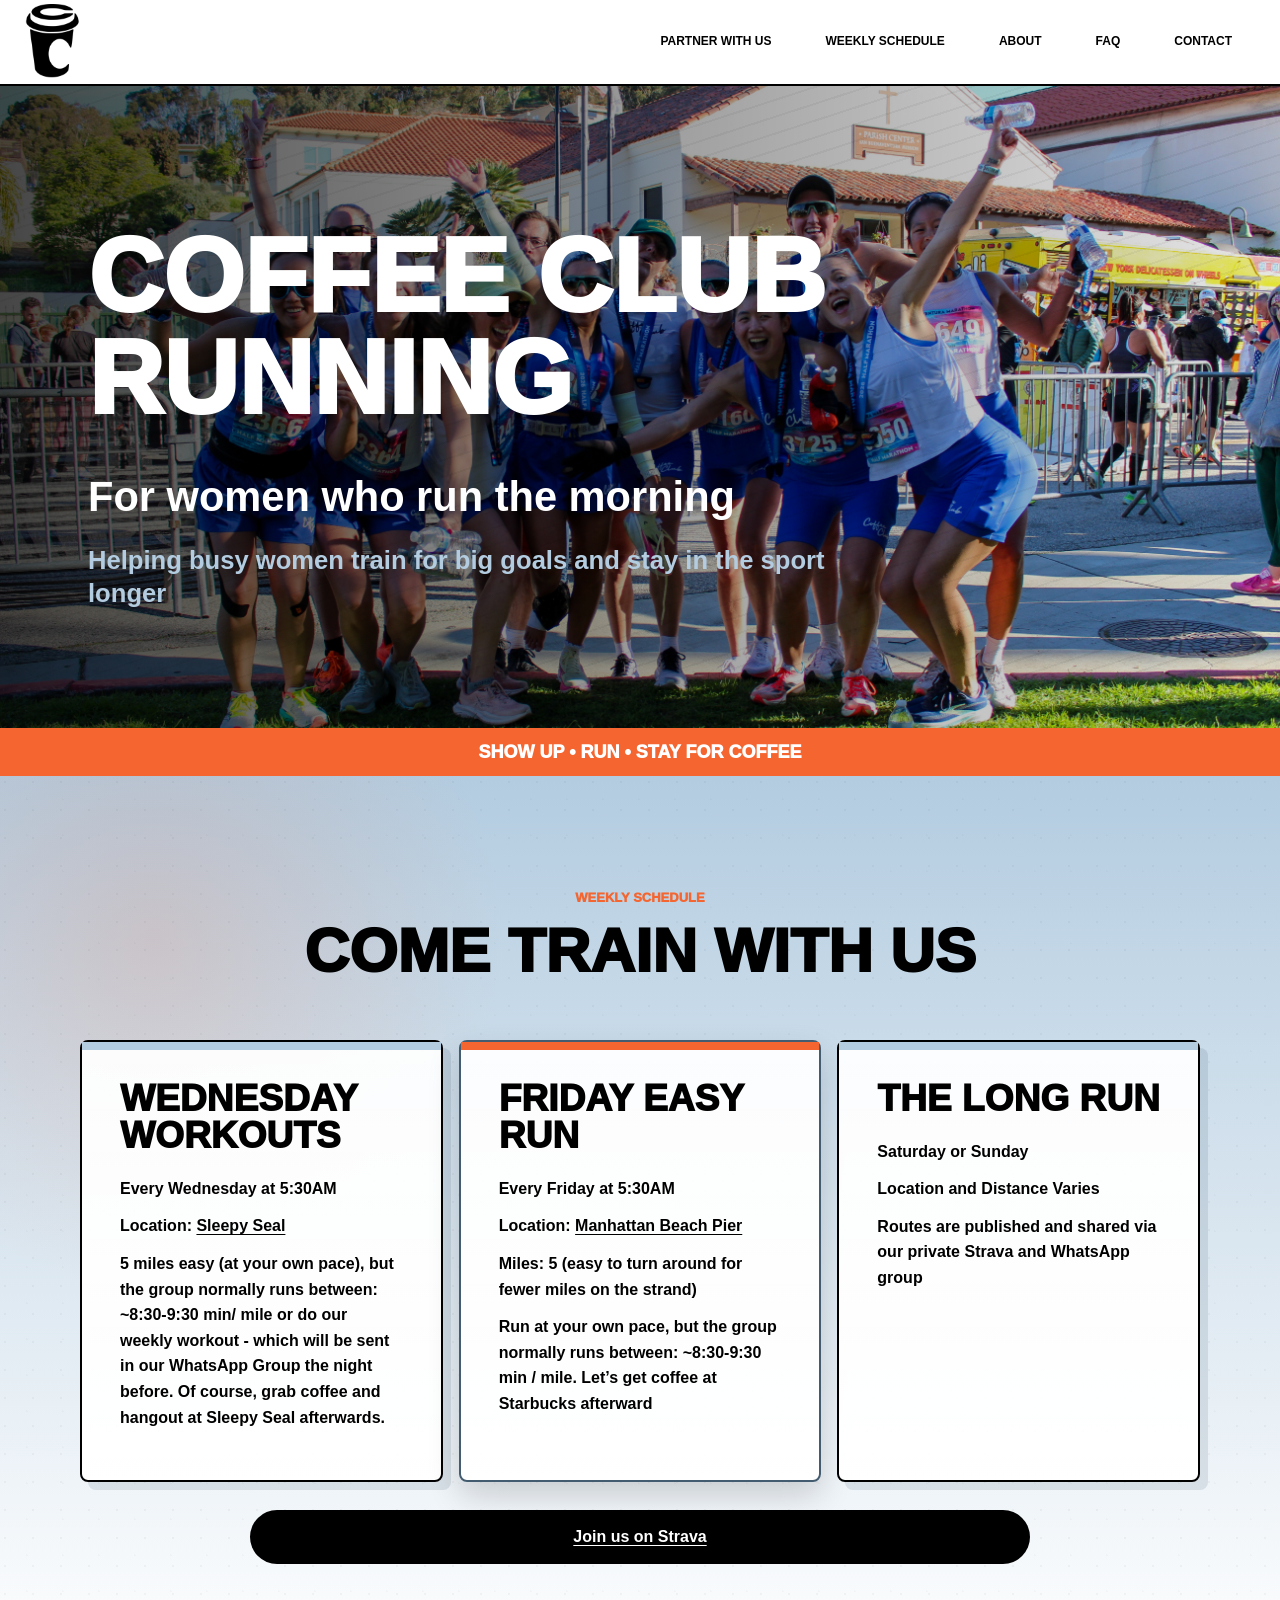
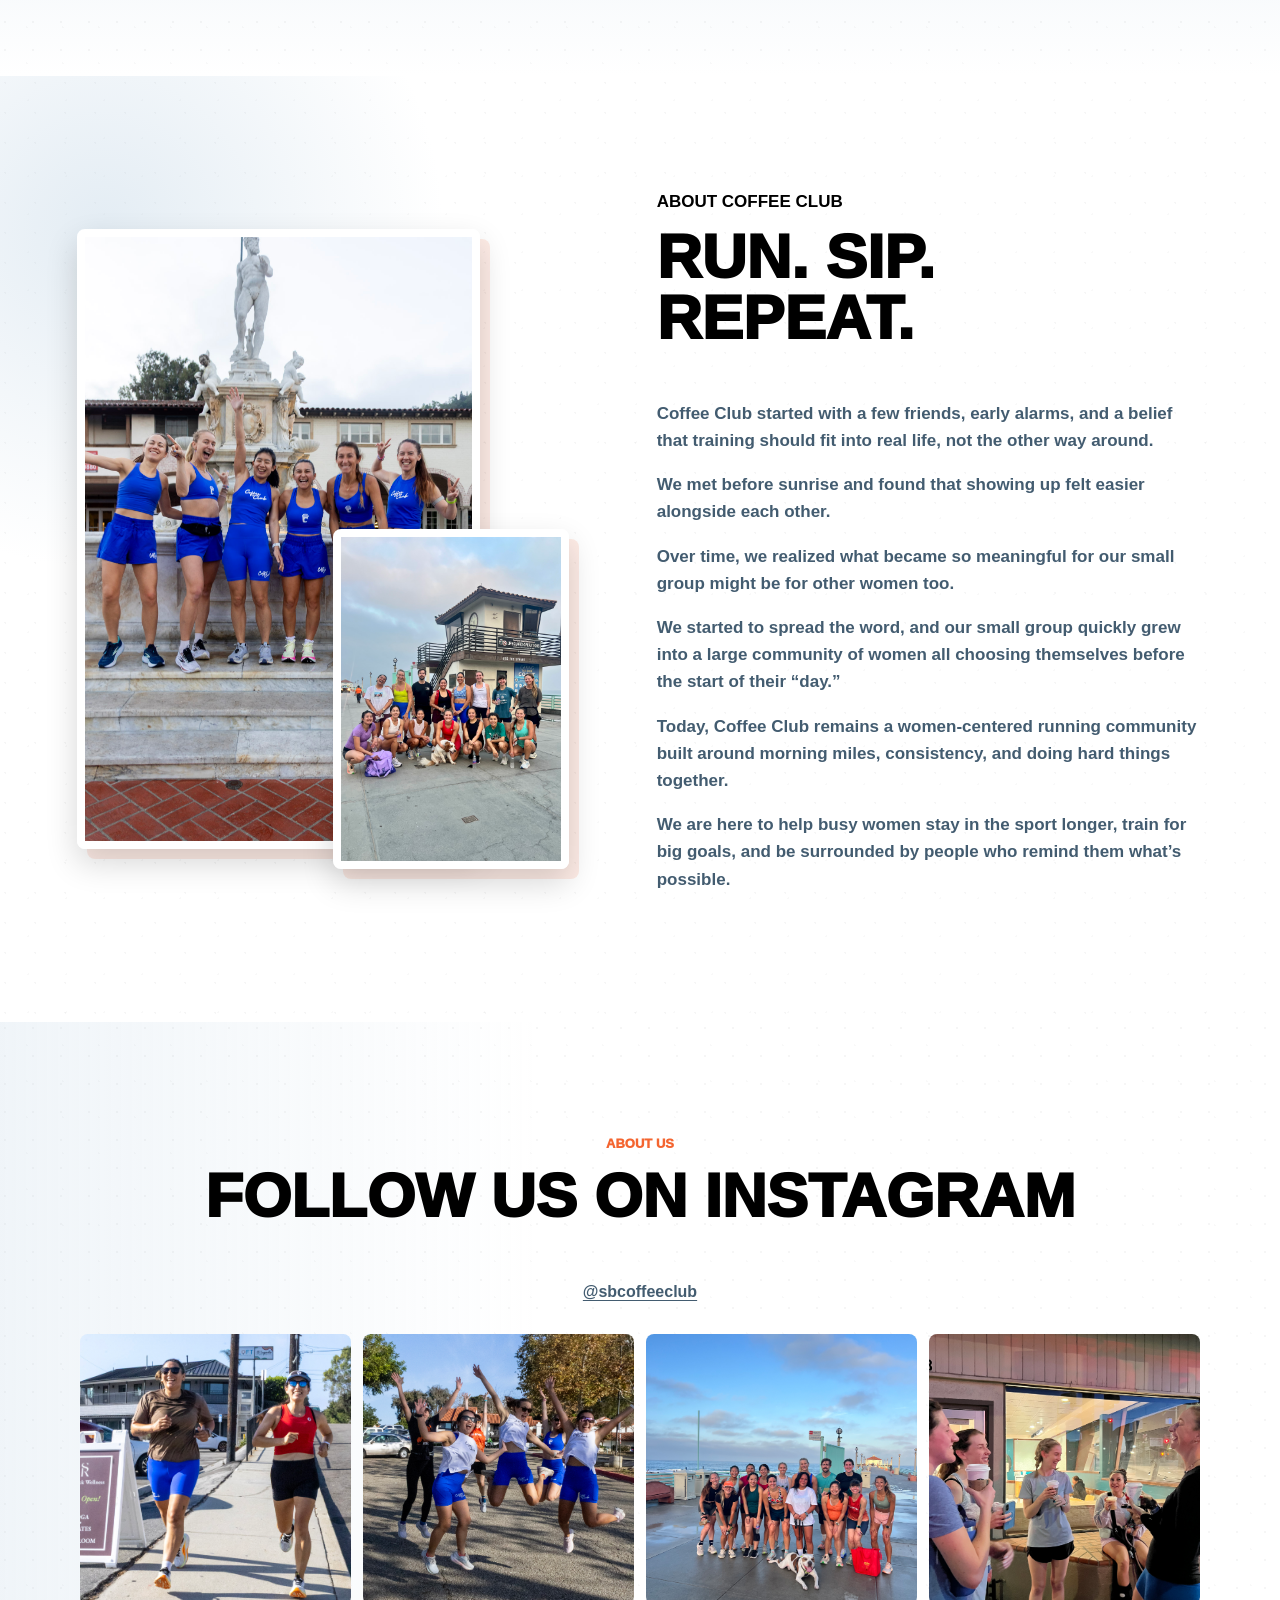
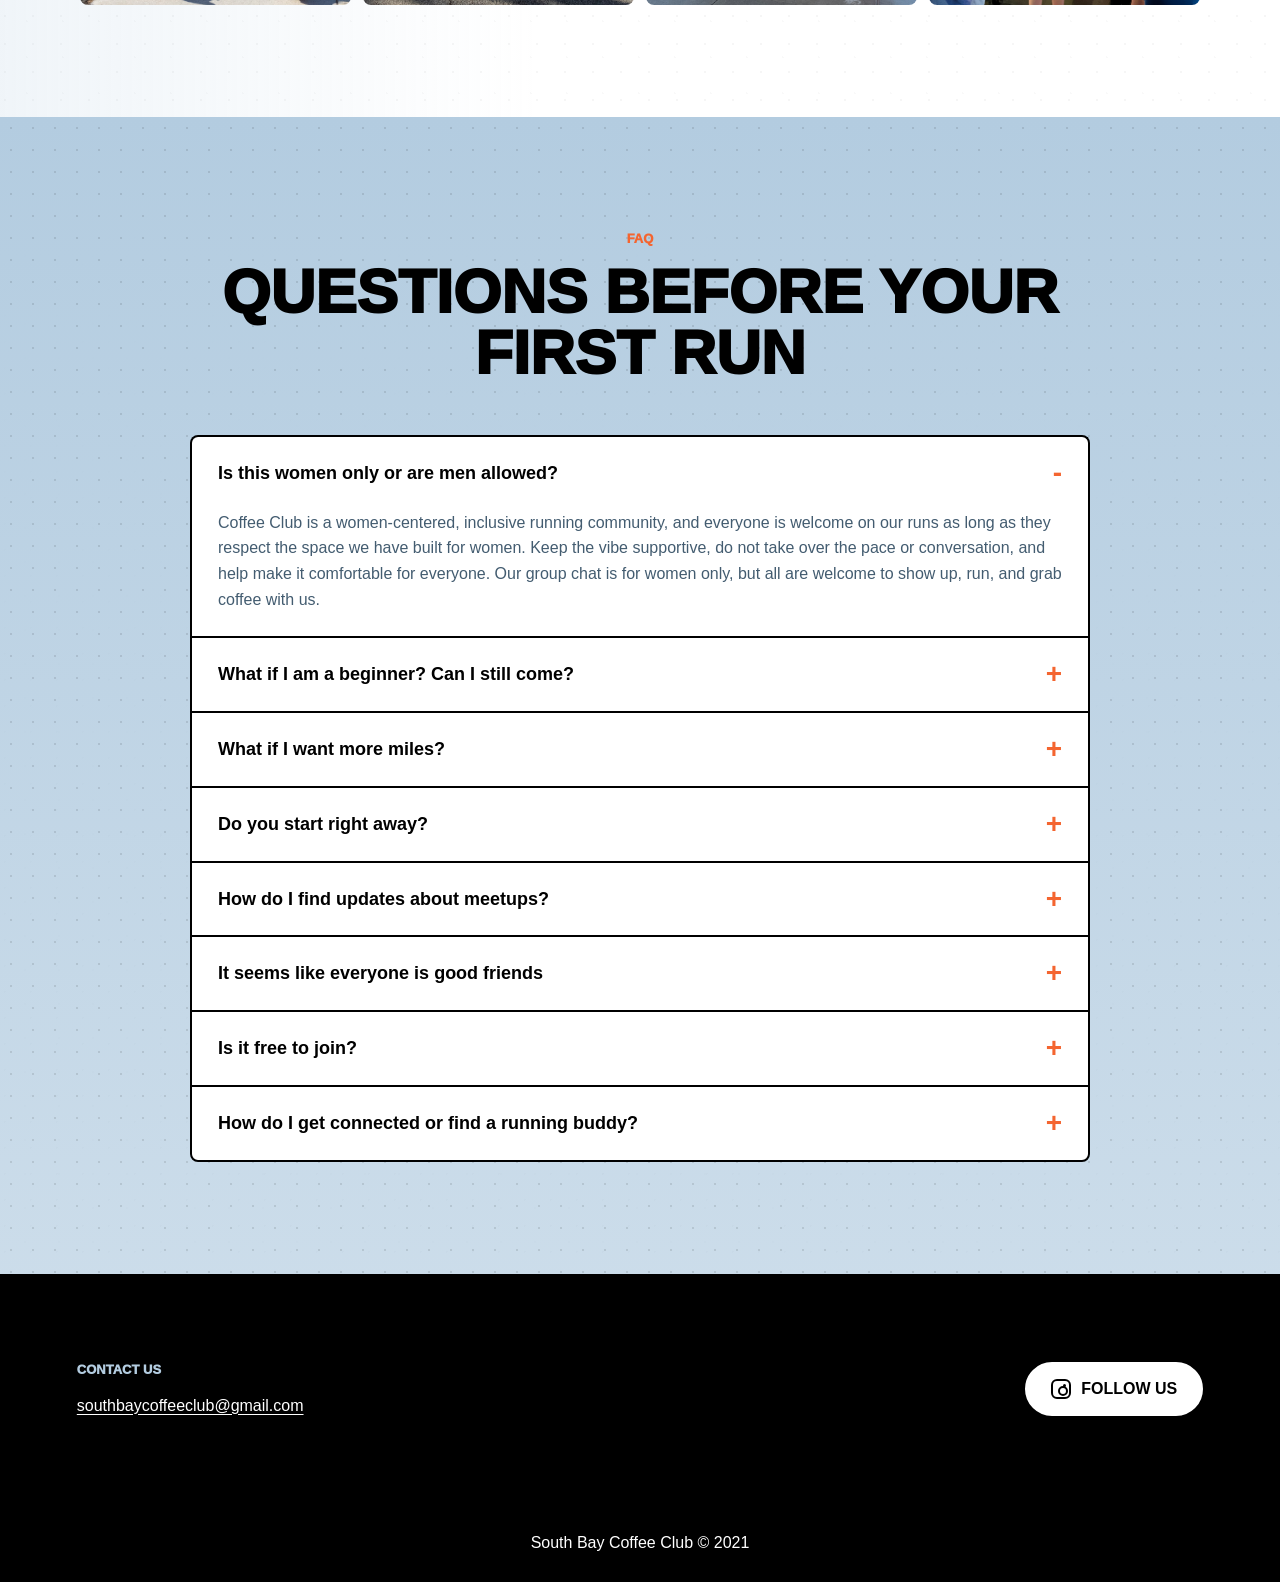
==== commit 67c4836a: "Update Coffee Club website content and imagery" ====
--- a/index.html
+++ b/index.html
@@ -4,7 +4,7 @@
     <meta charset="utf-8">
     <meta name="viewport" content="width=device-width, initial-scale=1">
     <title>Running Group | Coffee Club Running | Manhattan Beach</title>
-    <meta name="description" content="Coffee Club is a women-centered, all-are-welcome running community meeting for early miles and coffee in Manhattan Beach, San Francisco, and Colorado.">
+    <meta name="description" content="Coffee Club is a women-centered, all-are-welcome running community meeting for early miles and coffee in Manhattan Beach and San Francisco.">
     <link rel="icon" href="assets/cc-icon2.png">
     <link rel="stylesheet" href="styles.css">
   </head>
@@ -47,21 +47,21 @@
           <article class="meet-card">
             <h2>Wednesday Workouts</h2>
             <p>Every Wednesday at 5:30AM</p>
-            <p>Location: <a href="" target="https://www.google.com/maps/place/Sleepy+Seal+Coffee+Shop/@33.8398257,-118.3883616,17z/data=!4m6!3m5!1s0x80c2b4a5daf2f88b:0x5abab896d2204d0b!8m2!3d33.8398257!4d-118.3857867!16s%2Fg%2F11h5618php?entry=ttu&g_ep=EgoyMDI2MDUxMy4wIKXMDSoASAFQAw%3D%3D" rel="noreferrer">Sleepy Seal</a></p>
-            <p>Run easy at your own pace or do our weekly workout which will be communicated out in our WhatsApp Group the night before. Grab coffee at Sleepy Seal after</p>
+            <p>Location: <a href="https://www.google.com/maps/place/Sleepy+Seal+Coffee+Shop/@33.8398257,-118.3883616,17z/data=!4m6!3m5!1s0x80c2b4a5daf2f88b:0x5abab896d2204d0b!8m2!3d33.8398257!4d-118.3857867!16s%2Fg%2F11h5618php?entry=ttu&g_ep=EgoyMDI2MDUxMy4wIKXMDSoASAFQAw%3D%3D" rel="noreferrer">Sleepy Seal</a></p>
+            <p>5 miles easy (at your own pace), but the group normally runs between: ~8:30-9:30 min/ mile or do our weekly workout - which will be sent in our WhatsApp Group the night before. Of course, grab coffee and hangout at Sleepy Seal afterwards.</p>
           </article>
           <article class="meet-card featured">
             <h2>Friday Easy Run</h2>
             <p>Every Friday at 5:30AM</p>
             <p>Location: <a href="https://www.google.com/maps/place/Manhattan+Beach+Pier/@33.884334,-118.4147219,17z/data=!3m1!4b1!4m6!3m5!1s0x80c2b3eb1d814fed:0x6073445ba800f602!8m2!3d33.8843296!4d-118.4121416!16s%2Fm%2F04ycdc9?entry=ttu&g_ep=EgoyMDI2MDUxMy4wIKXMDSoASAFQAw%3D%3D" target="_blank" rel="noreferrer">Manhattan Beach Pier</a></p>
             <p>Miles: 5 (easy to turn around for fewer miles on the strand)</p>
-            <p>Run at your own pace, but the group normally runs between: ~8:30-9:30 min / mile. Grab coffee at Starbucks after</p>
+            <p>Run at your own pace, but the group normally runs between: ~8:30-9:30 min / mile. Let’s get coffee at Starbucks afterward</p>
           </article>
           <article class="meet-card">
             <h2>The Long Run</h2>
-            <p>Either Saturday or Sunday </p>
+            <p>Saturday or Sunday </p>
             <p>Location and Distance Varies</p>
-            <p>Routes published on our Strava</p>
+            <p>Routes are published and shared via our private Strava and WhatsApp group</p>
           </article>
         </div>
         <p class="note"><a href="https://www.strava.com/clubs/sbcoffeeclub?share_sig=0CE0BDB61779076249&_branch_match_id=866139661050920172&_branch_referrer=H4sIAAAAAAAAA8soKSkottLXLy4pSixL1EssKNDLyczL1k%2BydHM3TPUrSDVOsq8rSk1LLSrKzEuPTyrKLy9OLbJ1zijKz00FAM75fr49AAAA" target="_blank" rel="noreferrer">Join us on Strava</a></p>
@@ -69,17 +69,18 @@
 
       <section class="split section" id="about">
         <div class="photo-stack" aria-label="Coffee Club runners">
-          <img class="photo-main" src="assets/about-coffee.png" alt="Three Coffee Club runners smiling on a morning run">
-          <img class="photo-small" src="assets/run-card.png" alt="Coffee Club group photo at Manhattan Beach Pier">
+          <img class="photo-main" src="assets/about-coffee.jpg" alt="Three Coffee Club runners smiling on a morning run">
+          <img class="photo-small" src="assets/run-card.jpg" alt="Coffee Club group photo at Manhattan Beach Pier">
         </div>
         <div class="about-copy">
           <p class="eyebrow">About Coffee Club</p>
           <h2>Run. Sip. Repeat.</h2>
-          <p>Coffee Club started with a few friends, early alarms, and a belief that training should fit into real life and not the other way around.</p>
-          <p>We met before sunrise because that’s when we could fit the training in. We ran side by side in the dark, chased goals big and small, and found that showing up felt easier when you had people waiting for you.</p>
-          <p>What started as a small group grew into a community of women choosing themselves before their day begun. Women balancing careers, families, changing seasons of life, and ambitious goals.</p>
-          <p>Today, Coffee Club is a women running community built around morning miles, consistency, and collective movement. We exist to help busy women stay in the sport longer, train for big goals, and be surrounded by people who remind them what’s possible.</p>
-          <p>Sometimes the hardest part isn’t the workout, it’s showing up and it helps to have women beside you doing hard things too.</p>
+          <p>Coffee Club started with a few friends, early alarms, and a belief that training should fit into real life, not the other way around.</p>
+          <p>We met before sunrise and found that showing up felt easier alongside each other.</p>
+          <p>Over time, we realized what became so meaningful for our small group might be for other women too.</p>
+          <p>We started to spread the word, and our small group quickly grew into a large community of women all choosing themselves before the start of their &ldquo;day.&rdquo;</p>
+          <p>Today, Coffee Club remains a women-centered running community built around morning miles, consistency, and doing hard things together.</p>
+          <p>We are here to help busy women stay in the sport longer, train for big goals, and be surrounded by people who remind them what&rsquo;s possible.</p>
         </div>
       </section>
 
@@ -116,10 +117,6 @@
             <p>Coffee Club is a women-centered, inclusive running community, and everyone is welcome on our runs as long as they respect the space we have built for women. Keep the vibe supportive, do not take over the pace or conversation, and help make it comfortable for everyone. Our group chat is for women only, but all are welcome to show up, run, and grab coffee with us.</p>
           </details>
           <details>
-            <summary>Do you only run on Fridays?</summary>
-            <p>Our main group run happens every Friday, plus we host a monthly weekend run that rotates locations. The rest of the week, runners often coordinate their own meetups through our women-only group chat.</p>
-          </details>
-          <details>
             <summary>What if I am a beginner? Can I still come?</summary>
             <p>Everyone is welcome. We usually run 8:30-9:30 pace, sometimes 10:30, but it is no big deal if you need to slow down, walk, or just come for coffee. The best pace is the one that works for you.</p>
           </details>
@@ -137,15 +134,15 @@
           </details>
           <details>
             <summary>It seems like everyone is good friends</summary>
-            <p>We get it. That can be intimidating. Most of us met through Coffee Club. We will welcome you in, but do not be afraid to say hi, introduce yourself, and join the conversation. The more you show up and put yourself out there, the more this will feel like your crew too.</p>
+            <p>We&rsquo;re a welcoming bunch and most of us met through Coffee Club! We always make it a point to acknowledge anyone new, but feel free to jump in, introduce yourself, and join the conversation. The more you show up and put yourself out there, the more we will feel like your crew too.</p>
           </details>
           <details>
             <summary>Is it free to join?</summary>
             <p>Yep. No fees, no sign-ups, no strings. Just show up, run, and grab coffee after if you would like. The only thing we ask is that you respect the space and the people who make it special.</p>
           </details>
           <details>
-            <summary>How do I get connected or find someone to run with?</summary>
-            <p>If you want a running buddy or have any questions before your first run, just DM us. We are happy to connect you with someone and answer anything you are wondering.</p>
+            <summary>How do I get connected or find a running buddy?</summary>
+            <p>If you want a running buddy or have any questions before your first run, just DM us. We are happy to connect you with someone and answer questions.</p>
           </details>
         </div>
       </section>
--- a/styles.css
+++ b/styles.css
@@ -14,6 +14,11 @@
   --sun: var(--orange);
   --line: rgba(0, 0, 0, 0.14);
   --shadow: 0 14px 32px rgba(0, 0, 0, 0.16);
+  --paper-texture:
+    radial-gradient(circle at 18% 22%, rgba(0, 0, 0, 0.035) 0 1px, transparent 1px),
+    radial-gradient(circle at 74% 64%, rgba(0, 0, 0, 0.025) 0 1px, transparent 1px);
+  --diagonal-texture: repeating-linear-gradient(-18deg, transparent 0 14px, rgba(0, 0, 0, 0.045) 14px 16px);
+  --dot-texture: radial-gradient(rgba(0, 0, 0, 0.1) 1.2px, transparent 1.2px);
 }
 
 * {
@@ -27,7 +32,10 @@
 body {
   margin: 0;
   color: var(--ink);
-  background: var(--paper);
+  background:
+    var(--paper-texture),
+    var(--paper);
+  background-size: 26px 26px, 34px 34px, auto;
   font-family: "Inter", "Avenir Next", Arial, Helvetica, sans-serif;
   font-size: 16px;
   line-height: 1.6;
@@ -126,7 +134,9 @@
 }
 
 .hero::before {
-  background: linear-gradient(90deg, rgba(0, 0, 0, 0.72), rgba(0, 0, 0, 0.36) 54%, rgba(0, 0, 0, 0.08));
+  background:
+    var(--diagonal-texture),
+    linear-gradient(90deg, rgba(0, 0, 0, 0.72), rgba(0, 0, 0, 0.36) 54%, rgba(0, 0, 0, 0.08));
   content: "";
   inset: 0;
   position: absolute;
@@ -184,6 +194,7 @@
 
 .section {
   padding: clamp(56px, 9vw, 112px) clamp(20px, 6vw, 78px);
+  position: relative;
 }
 
 .section-heading {
@@ -229,7 +240,11 @@
 }
 
 .meet {
-  background: linear-gradient(180deg, var(--sky), var(--white));
+  background:
+    var(--paper-texture),
+    radial-gradient(circle at 12% 18%, rgba(244, 101, 48, 0.16), transparent 26%),
+    linear-gradient(180deg, var(--sky), var(--white));
+  background-size: 28px 28px, 36px 36px, auto, auto;
 }
 
 .meet-grid {
@@ -241,9 +256,13 @@
 }
 
 .meet-card {
-  background: #fff;
+  background:
+    linear-gradient(180deg, rgba(255, 255, 255, 0.94), rgba(255, 255, 255, 0.98)),
+    var(--paper-texture);
+  background-size: auto, 24px 24px, 30px 30px;
   border: 2px solid var(--ink);
   border-radius: 8px;
+  box-shadow: 8px 8px 0 rgba(67, 92, 112, 0.14);
   min-height: 310px;
   padding: clamp(24px, 4vw, 38px);
   position: relative;
@@ -301,6 +320,11 @@
 
 .split {
   align-items: center;
+  background:
+    radial-gradient(circle at 8% 16%, rgba(179, 204, 224, 0.36), transparent 24%),
+    var(--paper-texture),
+    var(--white);
+  background-size: auto, 30px 30px, 38px 38px, auto;
   display: grid;
   gap: clamp(34px, 7vw, 88px);
   grid-template-columns: minmax(300px, 0.9fr) minmax(320px, 1fr);
@@ -314,7 +338,7 @@
 .photo-stack img {
   border: 8px solid #fff;
   border-radius: 8px;
-  box-shadow: var(--shadow);
+  box-shadow: var(--shadow), 10px 10px 0 rgba(244, 101, 48, 0.12);
   object-fit: cover;
 }
 
@@ -348,7 +372,11 @@
 }
 
 .insta {
-  background: #fff;
+  background:
+    linear-gradient(90deg, rgba(179, 204, 224, 0.2), transparent 42%),
+    var(--paper-texture),
+    #fff;
+  background-size: auto, 28px 28px, 36px 36px, auto;
 }
 
 .social-link {
@@ -444,7 +472,10 @@
 }
 
 .faq {
-  background: var(--sky);
+  background:
+    var(--dot-texture),
+    linear-gradient(180deg, var(--sky), rgba(179, 204, 224, 0.68));
+  background-size: 22px 22px, auto;
 }
 
 .faq-list {
@@ -504,7 +535,9 @@
 
 .contact {
   align-items: center;
-  background: var(--ink);
+  background:
+    var(--diagonal-texture),
+    var(--ink);
   color: #fff;
   display: flex;
   justify-content: space-between;
@@ -575,7 +608,10 @@
 }
 
 .page-hero {
-  background: var(--sky);
+  background:
+    var(--dot-texture),
+    linear-gradient(180deg, var(--sky), rgba(179, 204, 224, 0.72));
+  background-size: 24px 24px, auto;
   padding: clamp(58px, 9vw, 120px) clamp(20px, 6vw, 78px);
   text-align: center;
 }
@@ -646,7 +682,11 @@
 }
 
 .partner-hero {
-  background: var(--sky);
+  background:
+    var(--paper-texture),
+    radial-gradient(circle at 82% 16%, rgba(244, 101, 48, 0.16), transparent 28%),
+    var(--sky);
+  background-size: 28px 28px, 36px 36px, auto, auto;
   display: grid;
   gap: clamp(28px, 5vw, 70px);
   grid-template-columns: minmax(0, 1fr) minmax(280px, 0.72fr);
@@ -716,8 +756,13 @@
 }
 
 .program-card {
+  background:
+    linear-gradient(180deg, rgba(255, 255, 255, 0.95), rgba(255, 255, 255, 0.98)),
+    var(--paper-texture);
+  background-size: auto, 24px 24px, 30px 30px;
   border: 2px solid var(--black);
   border-radius: 8px;
+  box-shadow: 7px 7px 0 rgba(67, 92, 112, 0.12);
   padding: clamp(24px, 4vw, 38px);
 }
 
@@ -750,7 +795,9 @@
 }
 
 .partner-options {
-  background: var(--black);
+  background:
+    var(--diagonal-texture),
+    var(--black);
   color: var(--white);
 }
 
@@ -771,9 +818,13 @@
 }
 
 .partner-option {
-  background: var(--white);
+  background:
+    linear-gradient(180deg, rgba(255, 255, 255, 0.95), rgba(255, 255, 255, 1)),
+    var(--paper-texture);
+  background-size: auto, 24px 24px, 30px 30px;
   border-radius: 8px;
   color: var(--black);
+  box-shadow: 8px 8px 0 rgba(179, 204, 224, 0.18);
   overflow: hidden;
 }
 
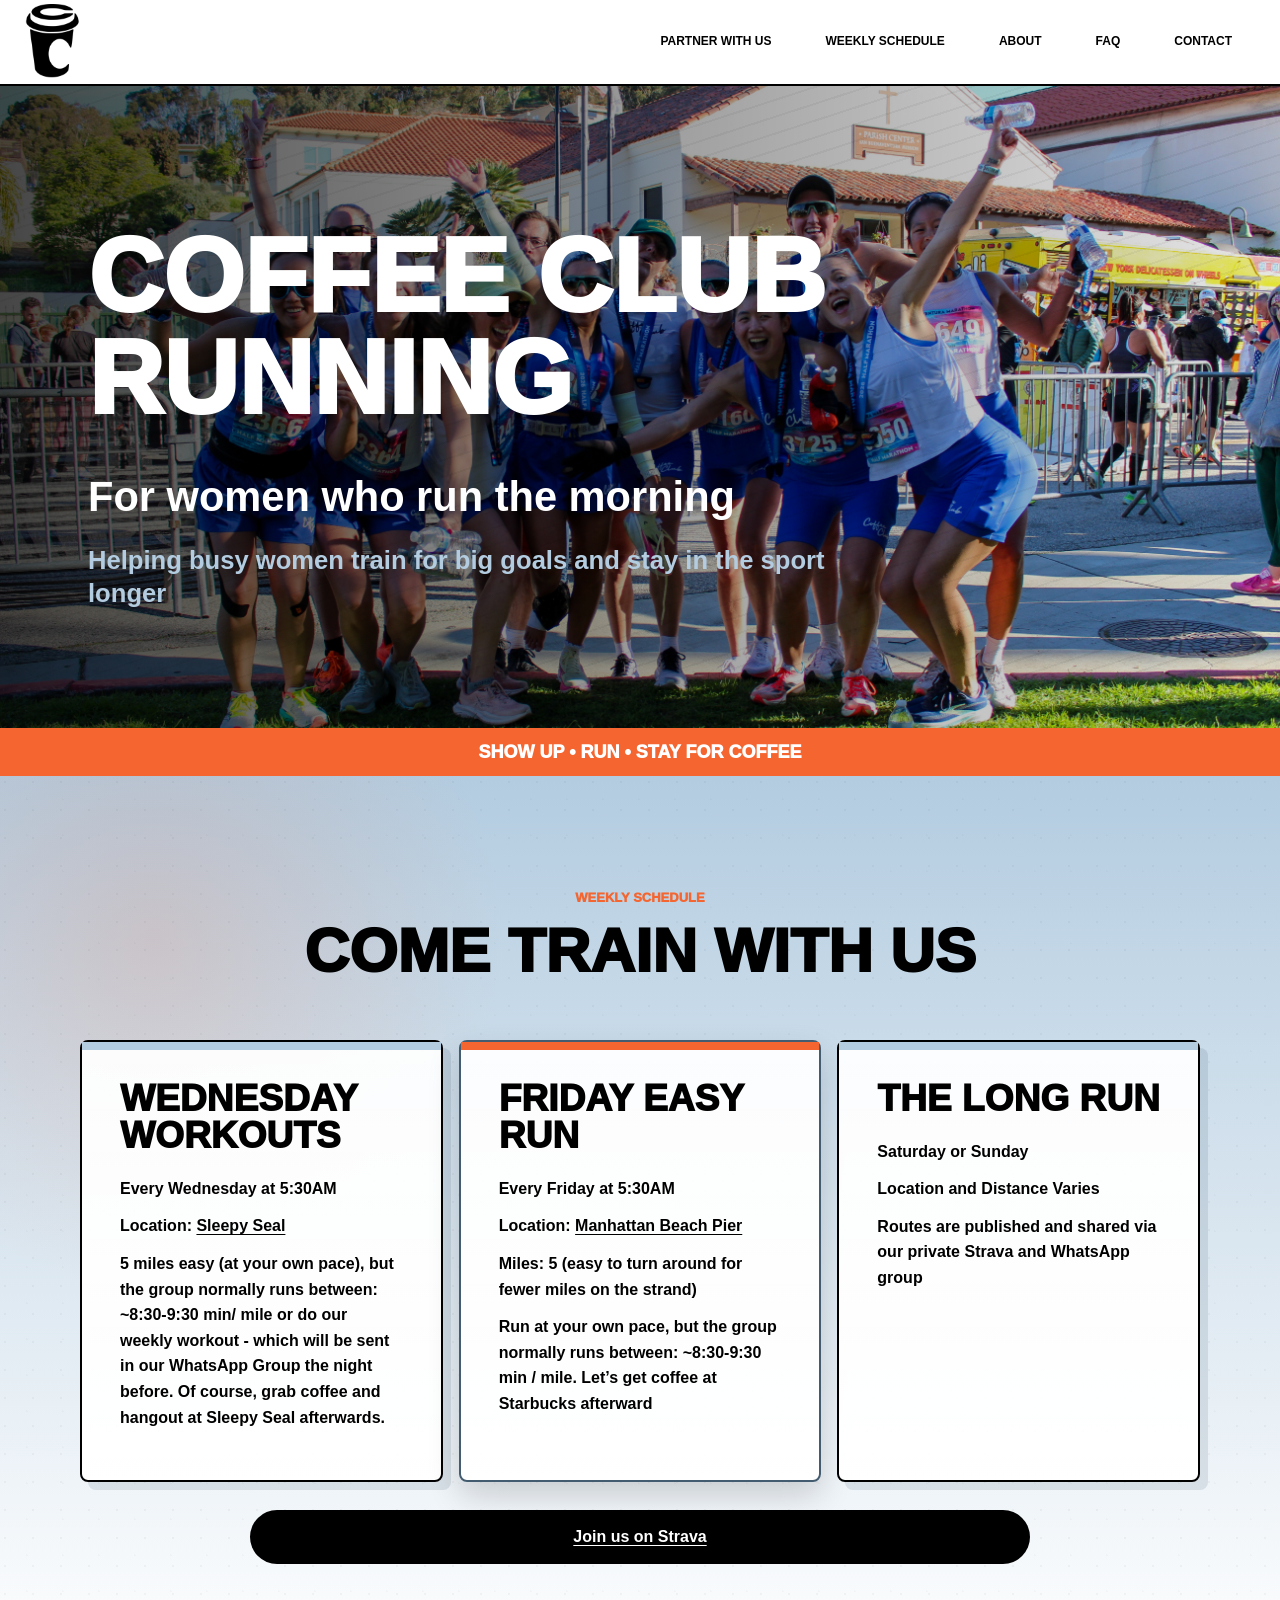
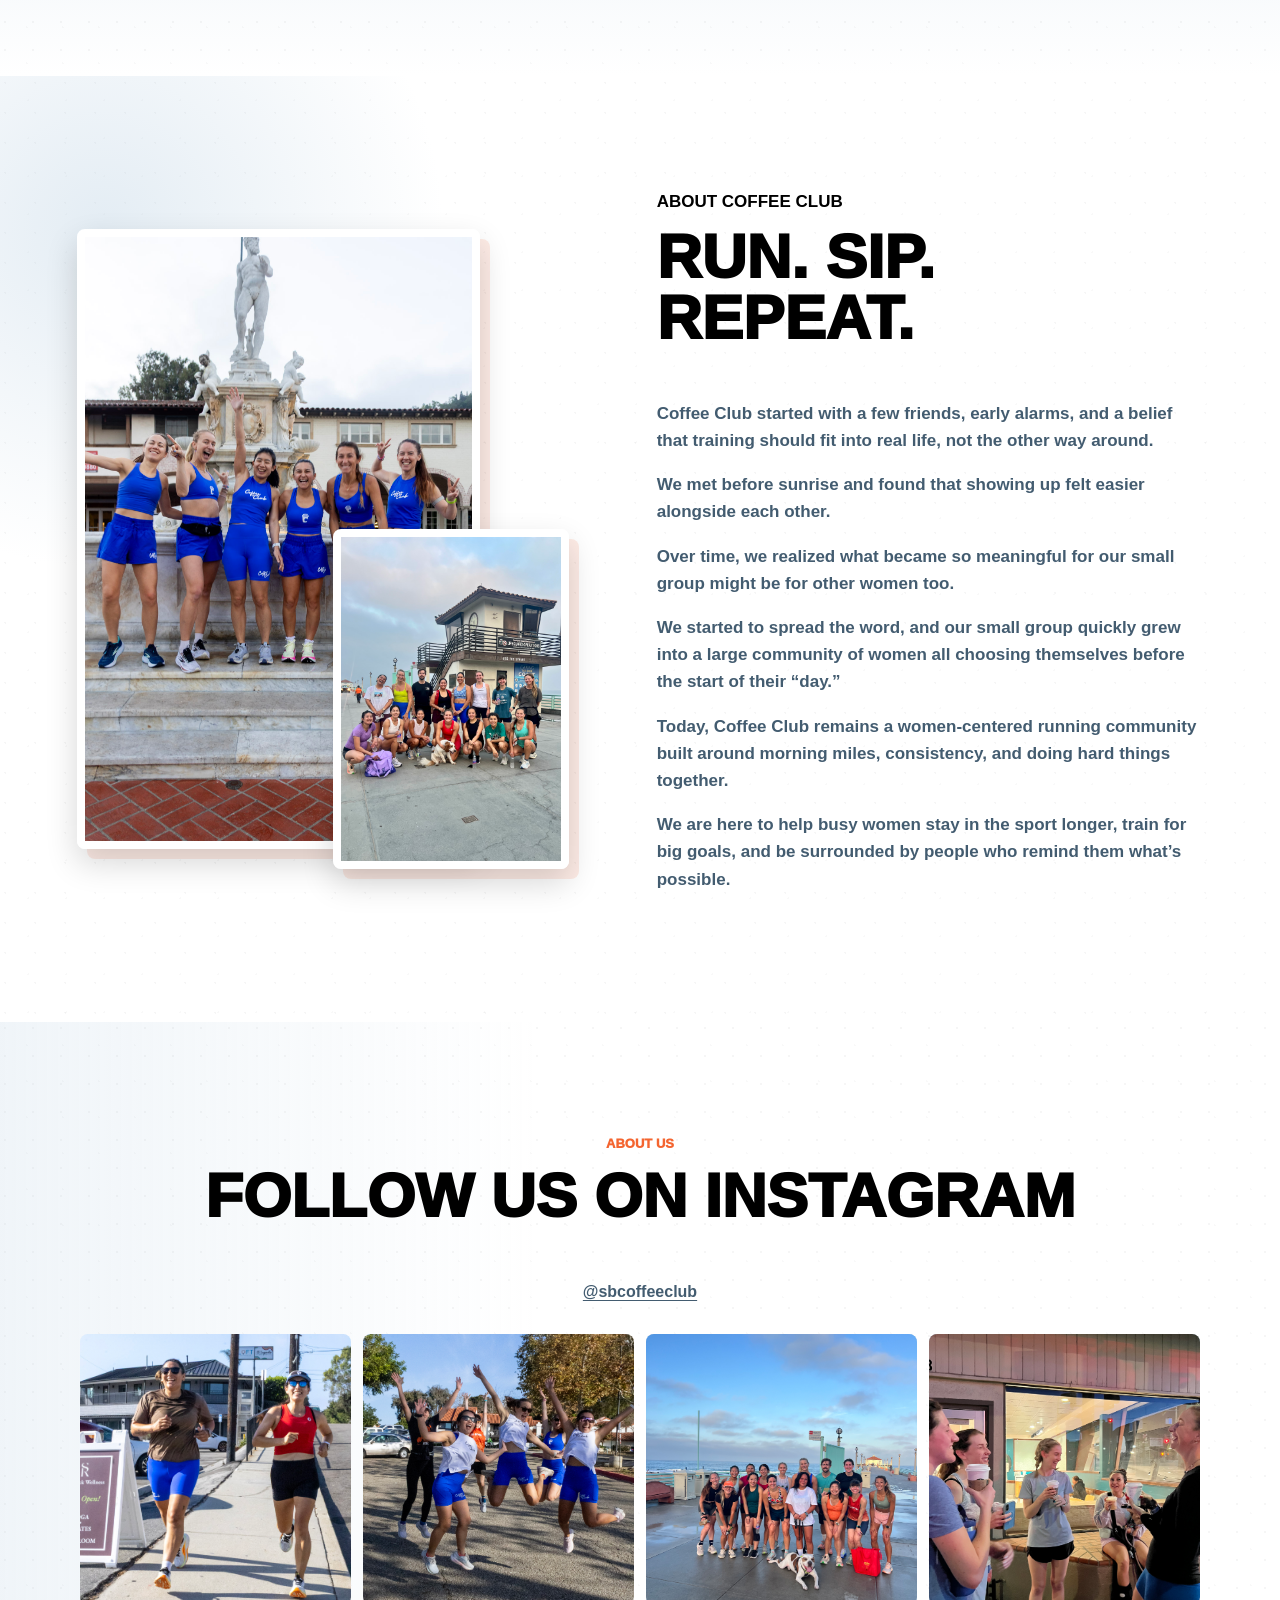
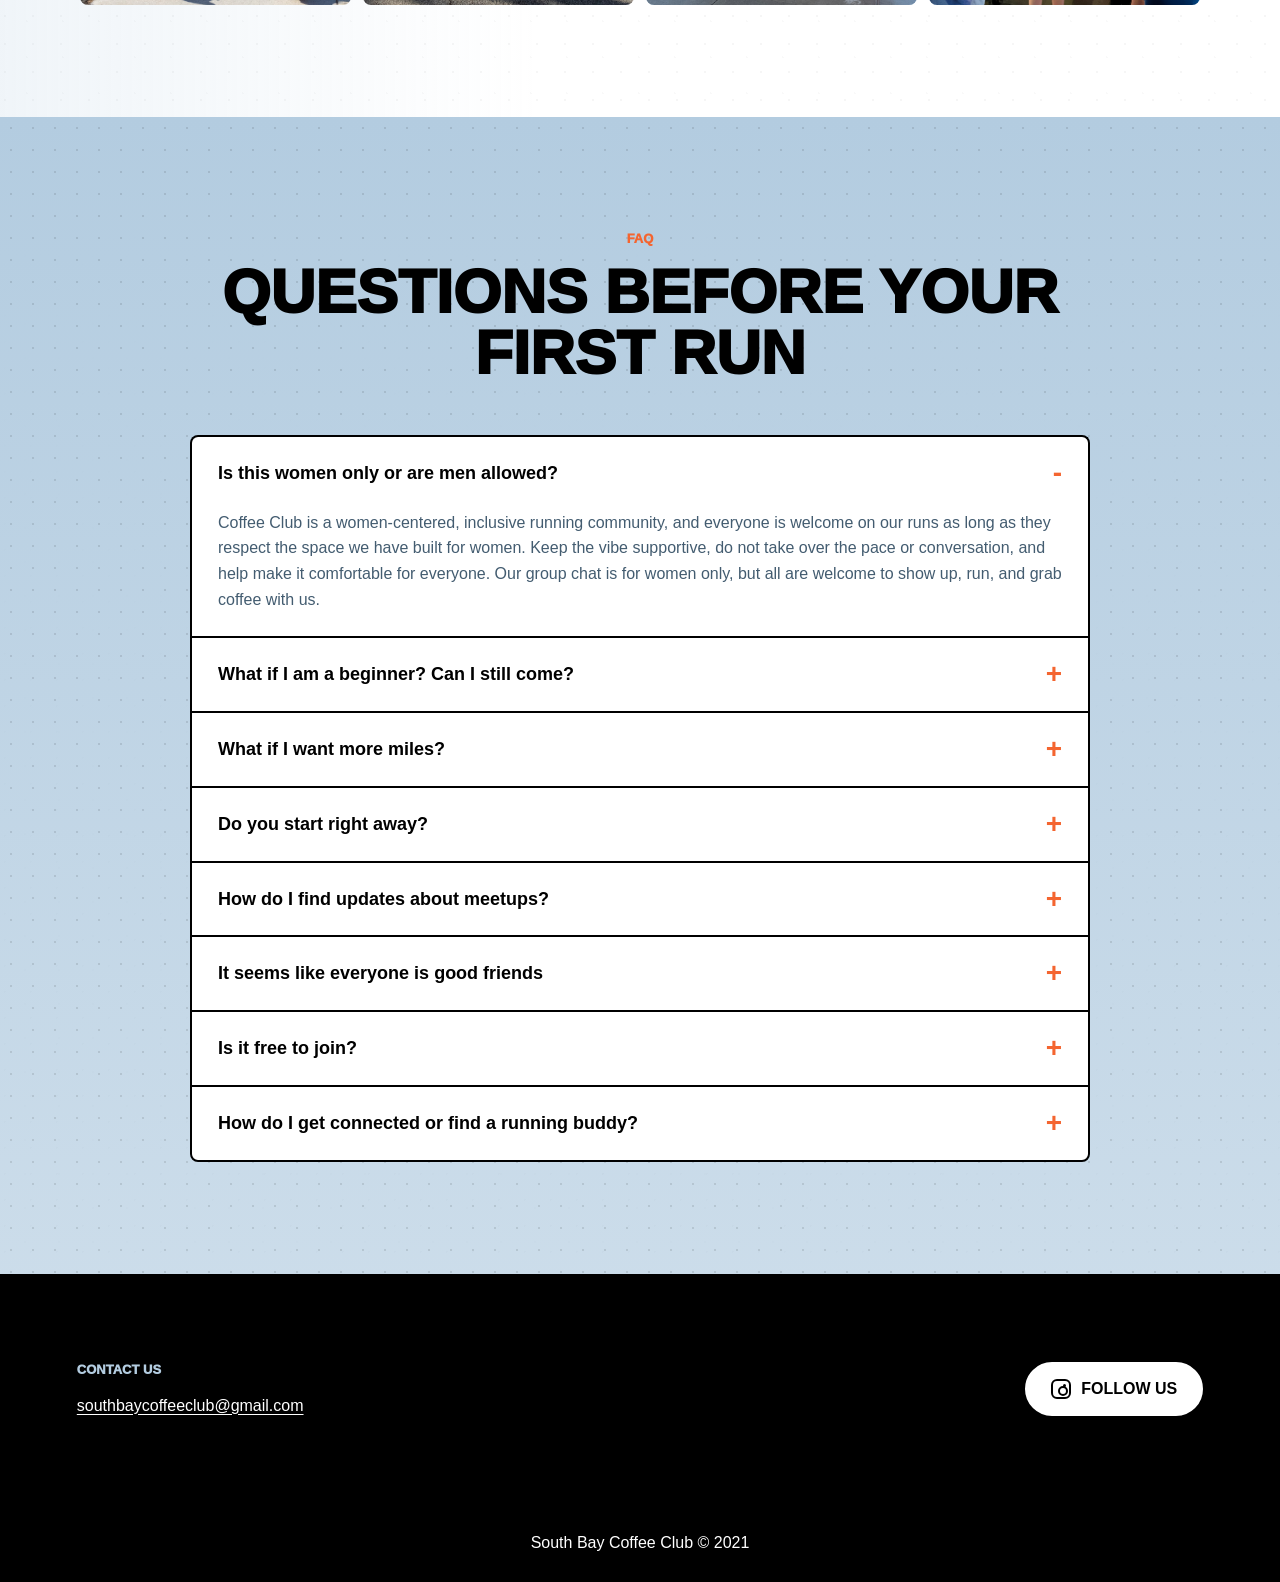
==== commit bfee4cb8: "improve URL design" ====
--- a/index.html
+++ b/index.html
@@ -5,6 +5,20 @@
     <meta name="viewport" content="width=device-width, initial-scale=1">
     <title>Running Group | Coffee Club Running | Manhattan Beach</title>
     <meta name="description" content="Coffee Club is a women-centered, all-are-welcome running community meeting for early miles and coffee in Manhattan Beach and San Francisco.">
+    <link rel="canonical" href="https://www.coffeeclubrunning.com/">
+
+    <meta property="og:type" content="website">
+    <meta property="og:site_name" content="Coffee Club Running">
+    <meta property="og:title" content="Coffee Club Running | Manhattan Beach">
+    <meta property="og:description" content="Coffee Club is a women-centered, all-are-welcome running community meeting for early miles and coffee in Manhattan Beach and San Francisco.">
+    <meta property="og:url" content="https://www.coffeeclubrunning.com/">
+    <meta property="og:image" content="https://www.coffeeclubrunning.com/assets/hero.jpg">
+
+    <meta name="twitter:card" content="summary_large_image">
+    <meta name="twitter:title" content="Coffee Club Running | Manhattan Beach">
+    <meta name="twitter:description" content="Coffee Club is a women-centered, all-are-welcome running community meeting for early miles and coffee in Manhattan Beach and San Francisco.">
+    <meta name="twitter:image" content="https://www.coffeeclubrunning.com/assets/hero.jpg">
+
     <link rel="icon" href="assets/cc-icon2.png">
     <link rel="stylesheet" href="styles.css">
   </head>
@@ -20,7 +34,7 @@
         <span class="sr-only">Menu</span>
       </button>
       <nav class="site-nav" id="site-nav" aria-label="Main navigation">
-        <a href="partner-with-us.html">Partner With Us</a>
+        <a href="partner-with-us/">Partner With Us</a>
         <a href="#meet">Weekly Schedule</a>
         <a href="#about">About</a>
         <a href="#faq">FAQ</a>
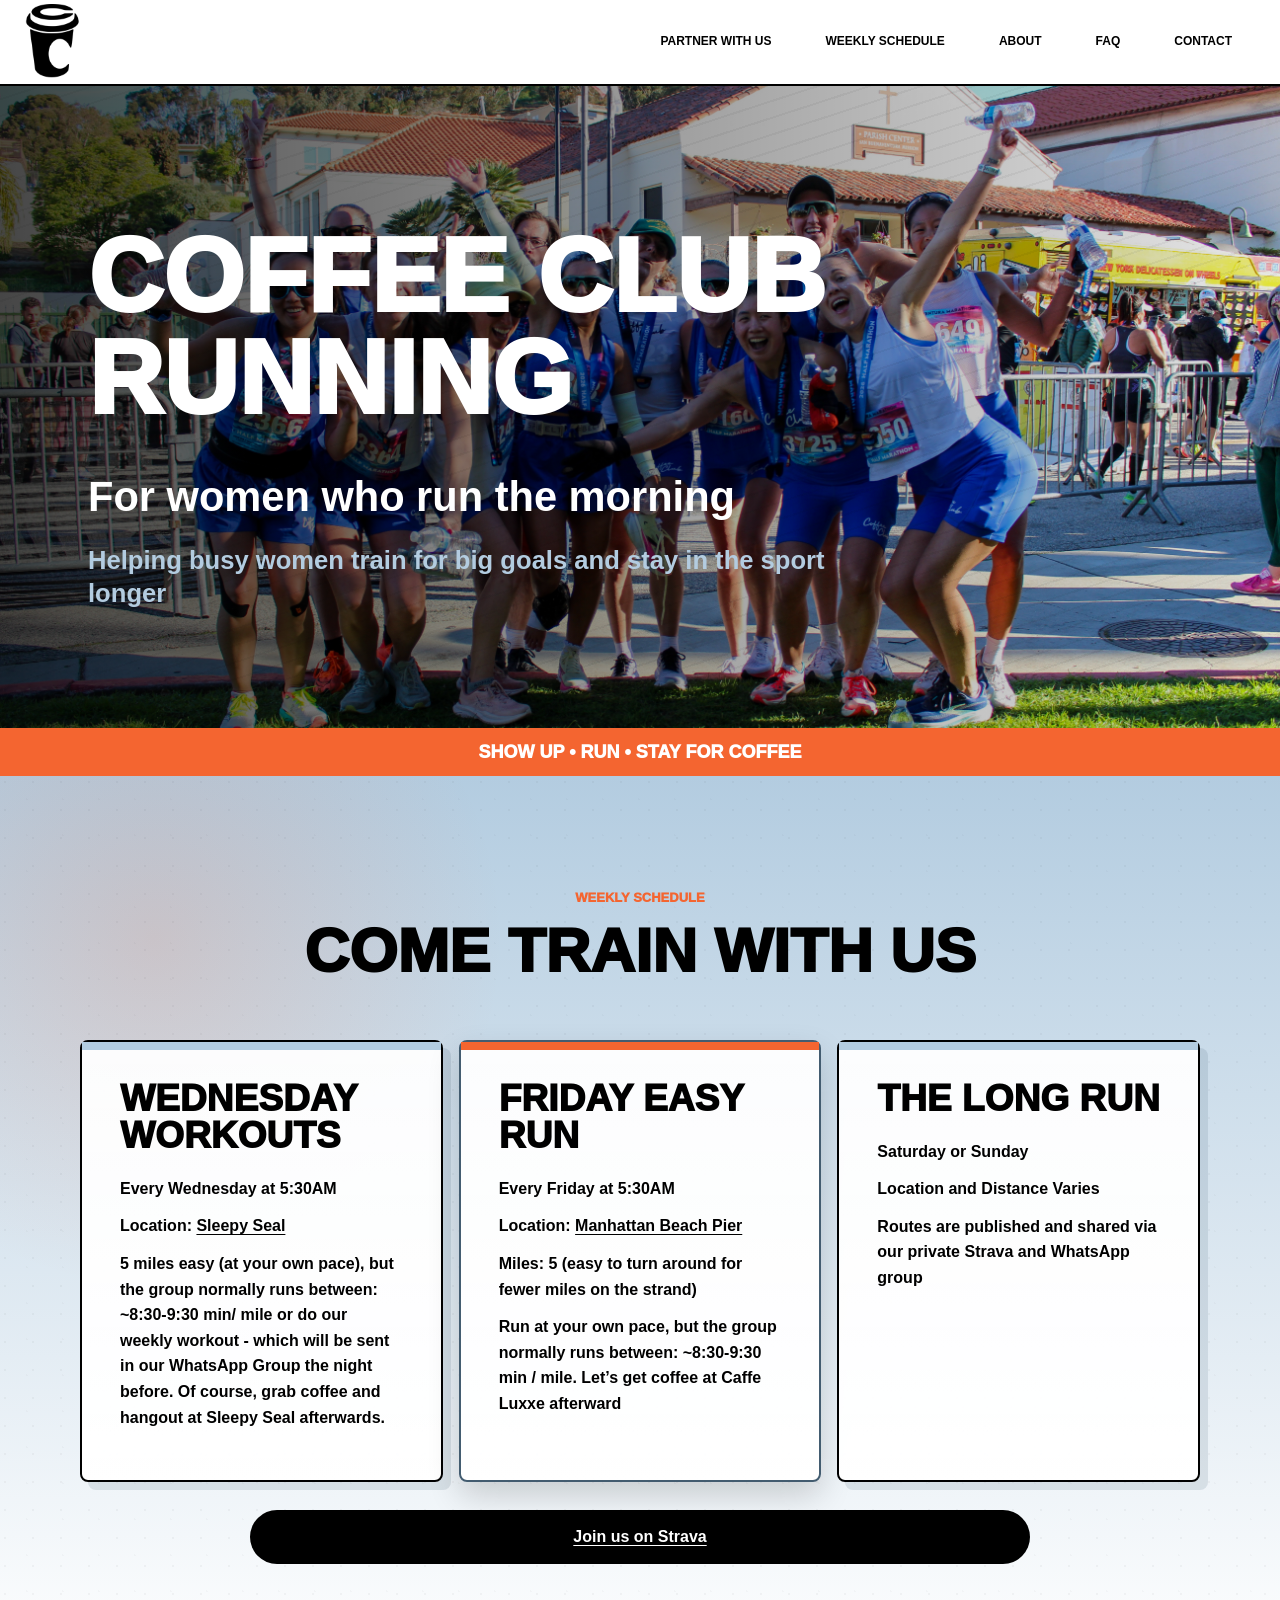
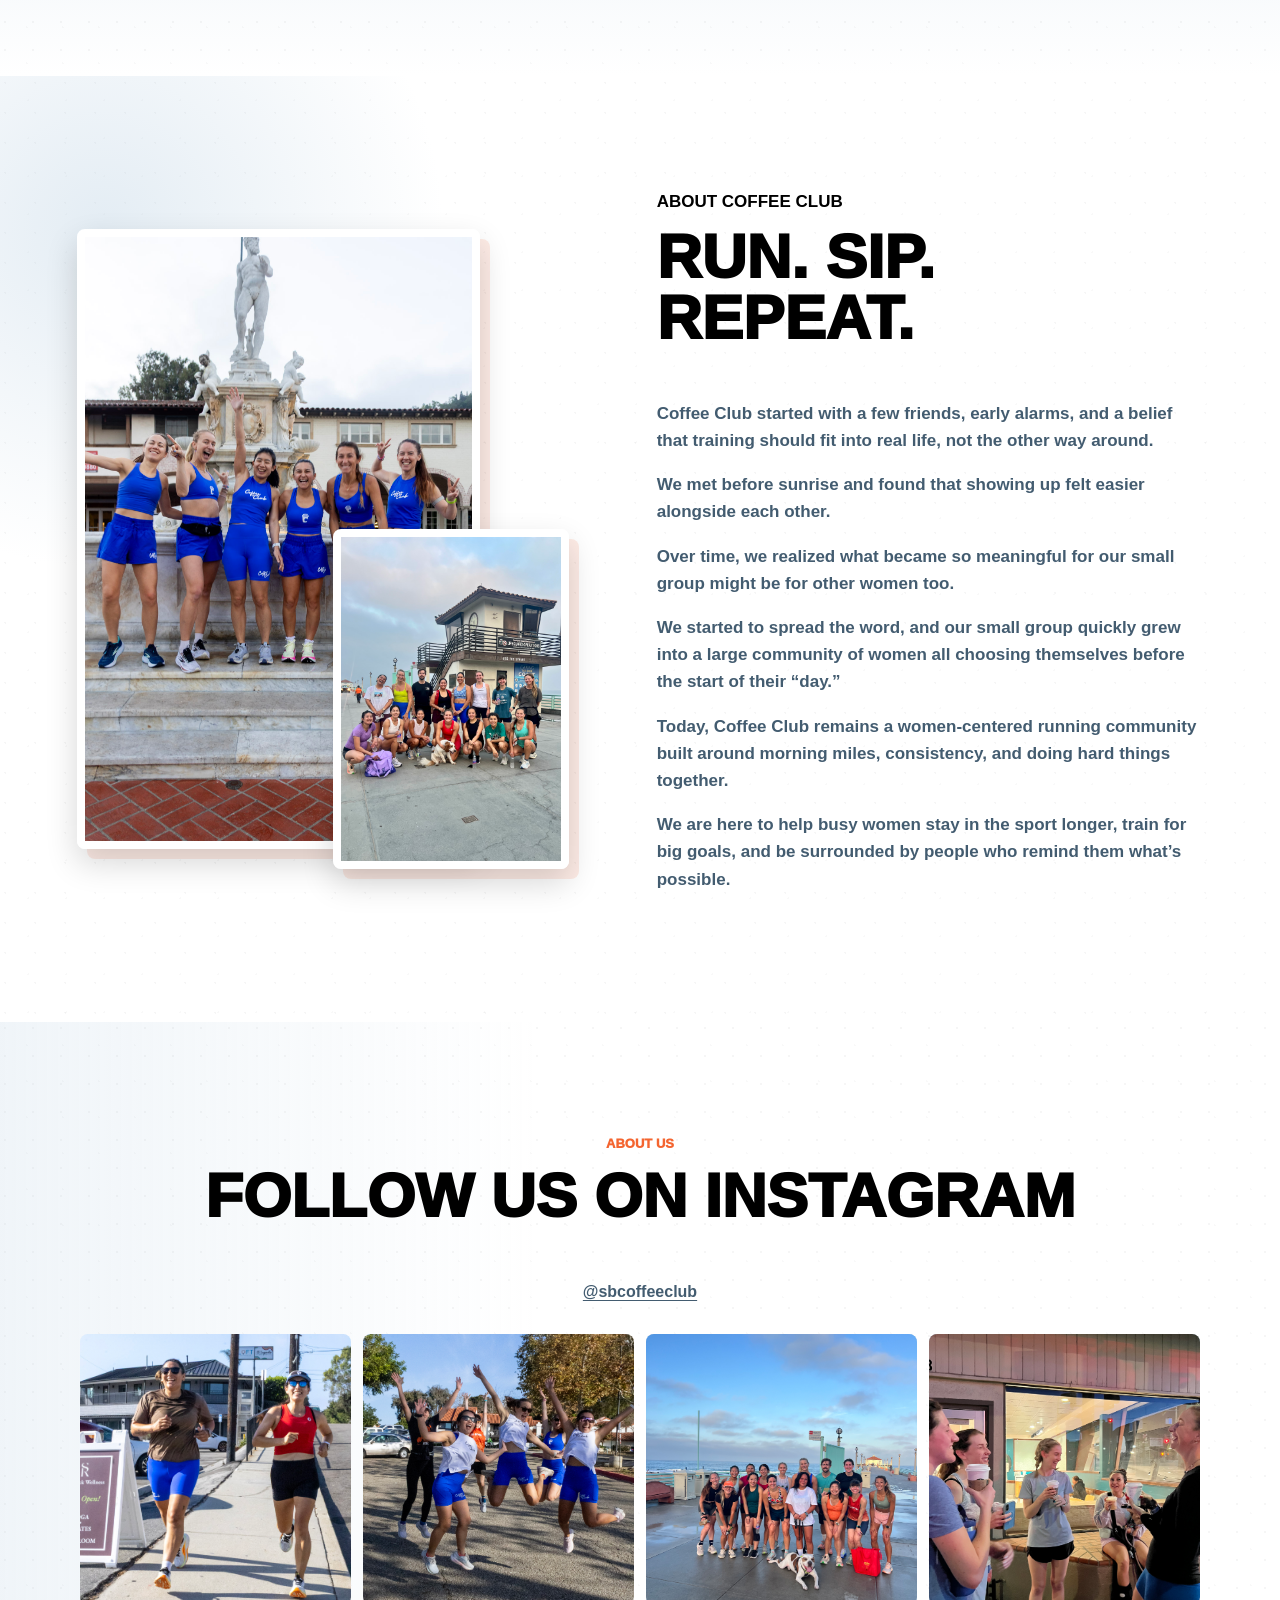
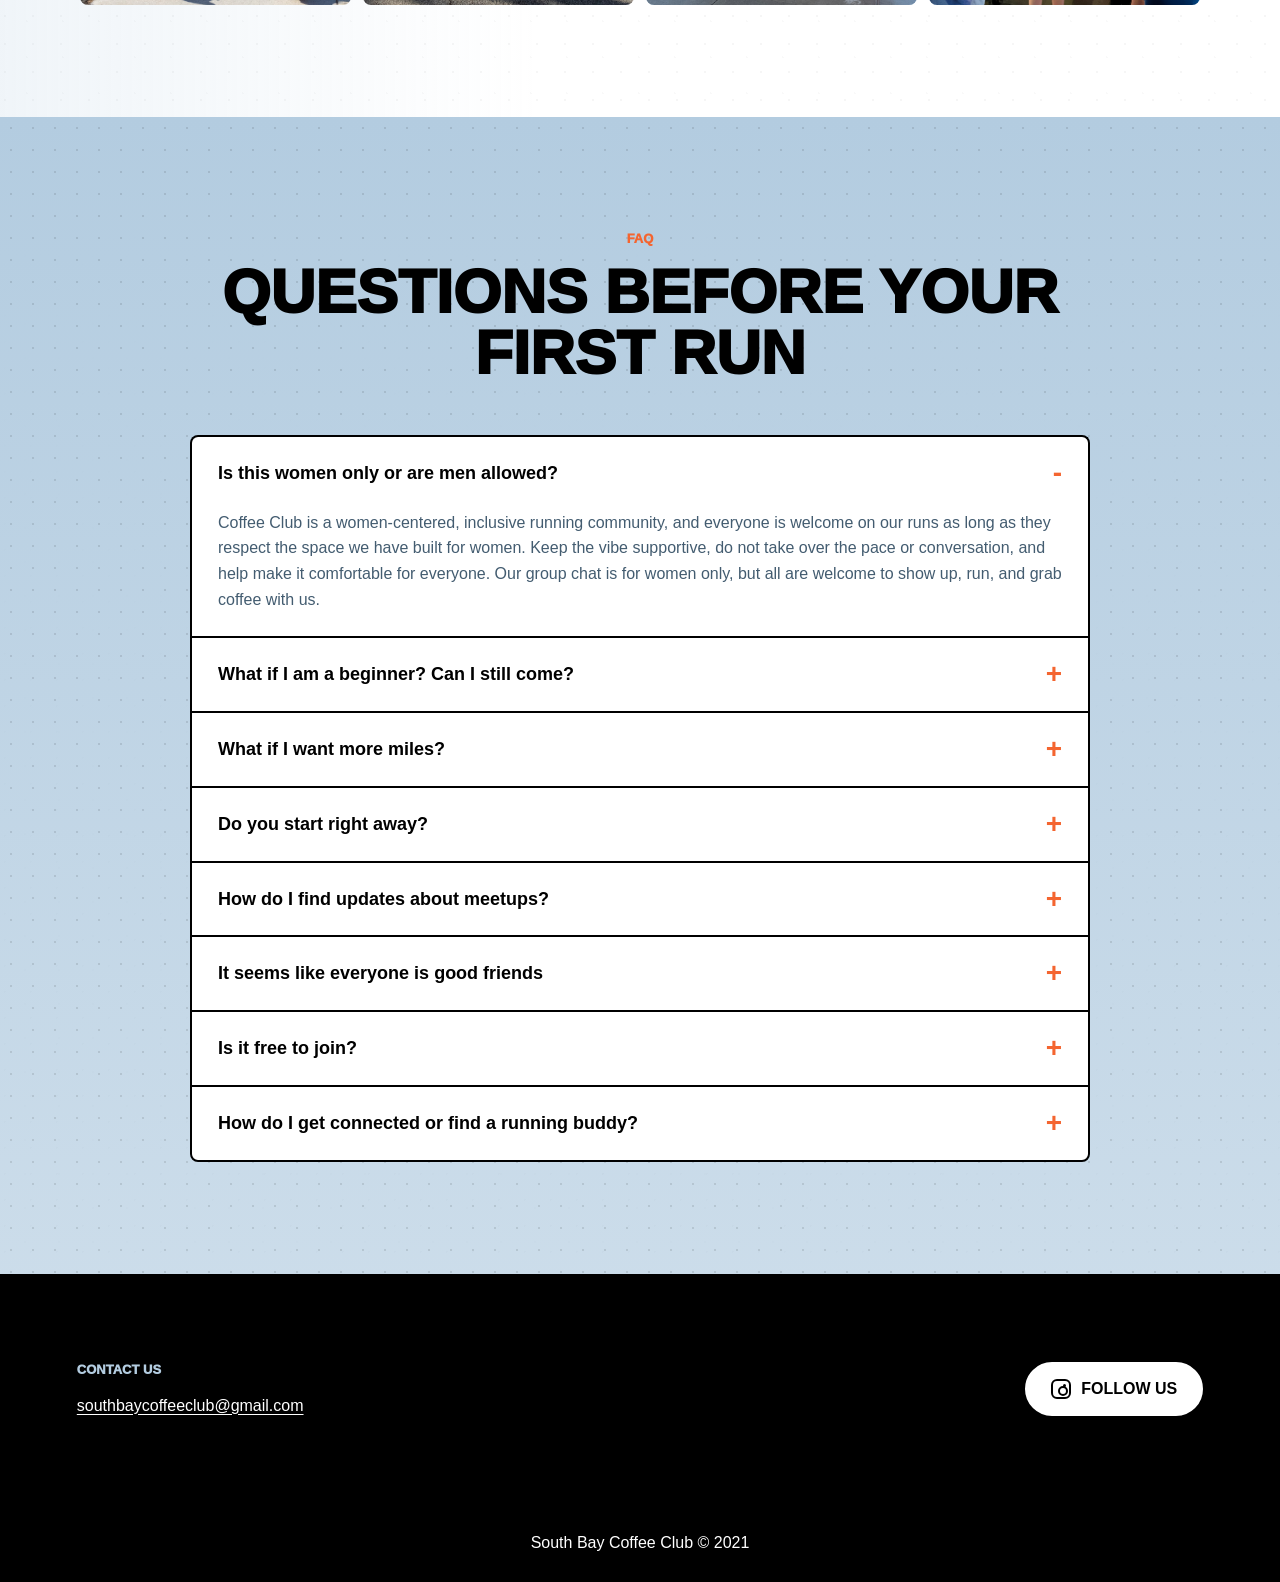
==== commit 545dfca3: "Update index.html updated friday location to coffee" ====
--- a/index.html
+++ b/index.html
@@ -69,7 +69,7 @@
             <p>Every Friday at 5:30AM</p>
             <p>Location: <a href="https://www.google.com/maps/place/Manhattan+Beach+Pier/@33.884334,-118.4147219,17z/data=!3m1!4b1!4m6!3m5!1s0x80c2b3eb1d814fed:0x6073445ba800f602!8m2!3d33.8843296!4d-118.4121416!16s%2Fm%2F04ycdc9?entry=ttu&g_ep=EgoyMDI2MDUxMy4wIKXMDSoASAFQAw%3D%3D" target="_blank" rel="noreferrer">Manhattan Beach Pier</a></p>
             <p>Miles: 5 (easy to turn around for fewer miles on the strand)</p>
-            <p>Run at your own pace, but the group normally runs between: ~8:30-9:30 min / mile. Let’s get coffee at Starbucks afterward</p>
+            <p>Run at your own pace, but the group normally runs between: ~8:30-9:30 min / mile. Let’s get coffee at Caffe Luxxe afterward</p>
           </article>
           <article class="meet-card">
             <h2>The Long Run</h2>
